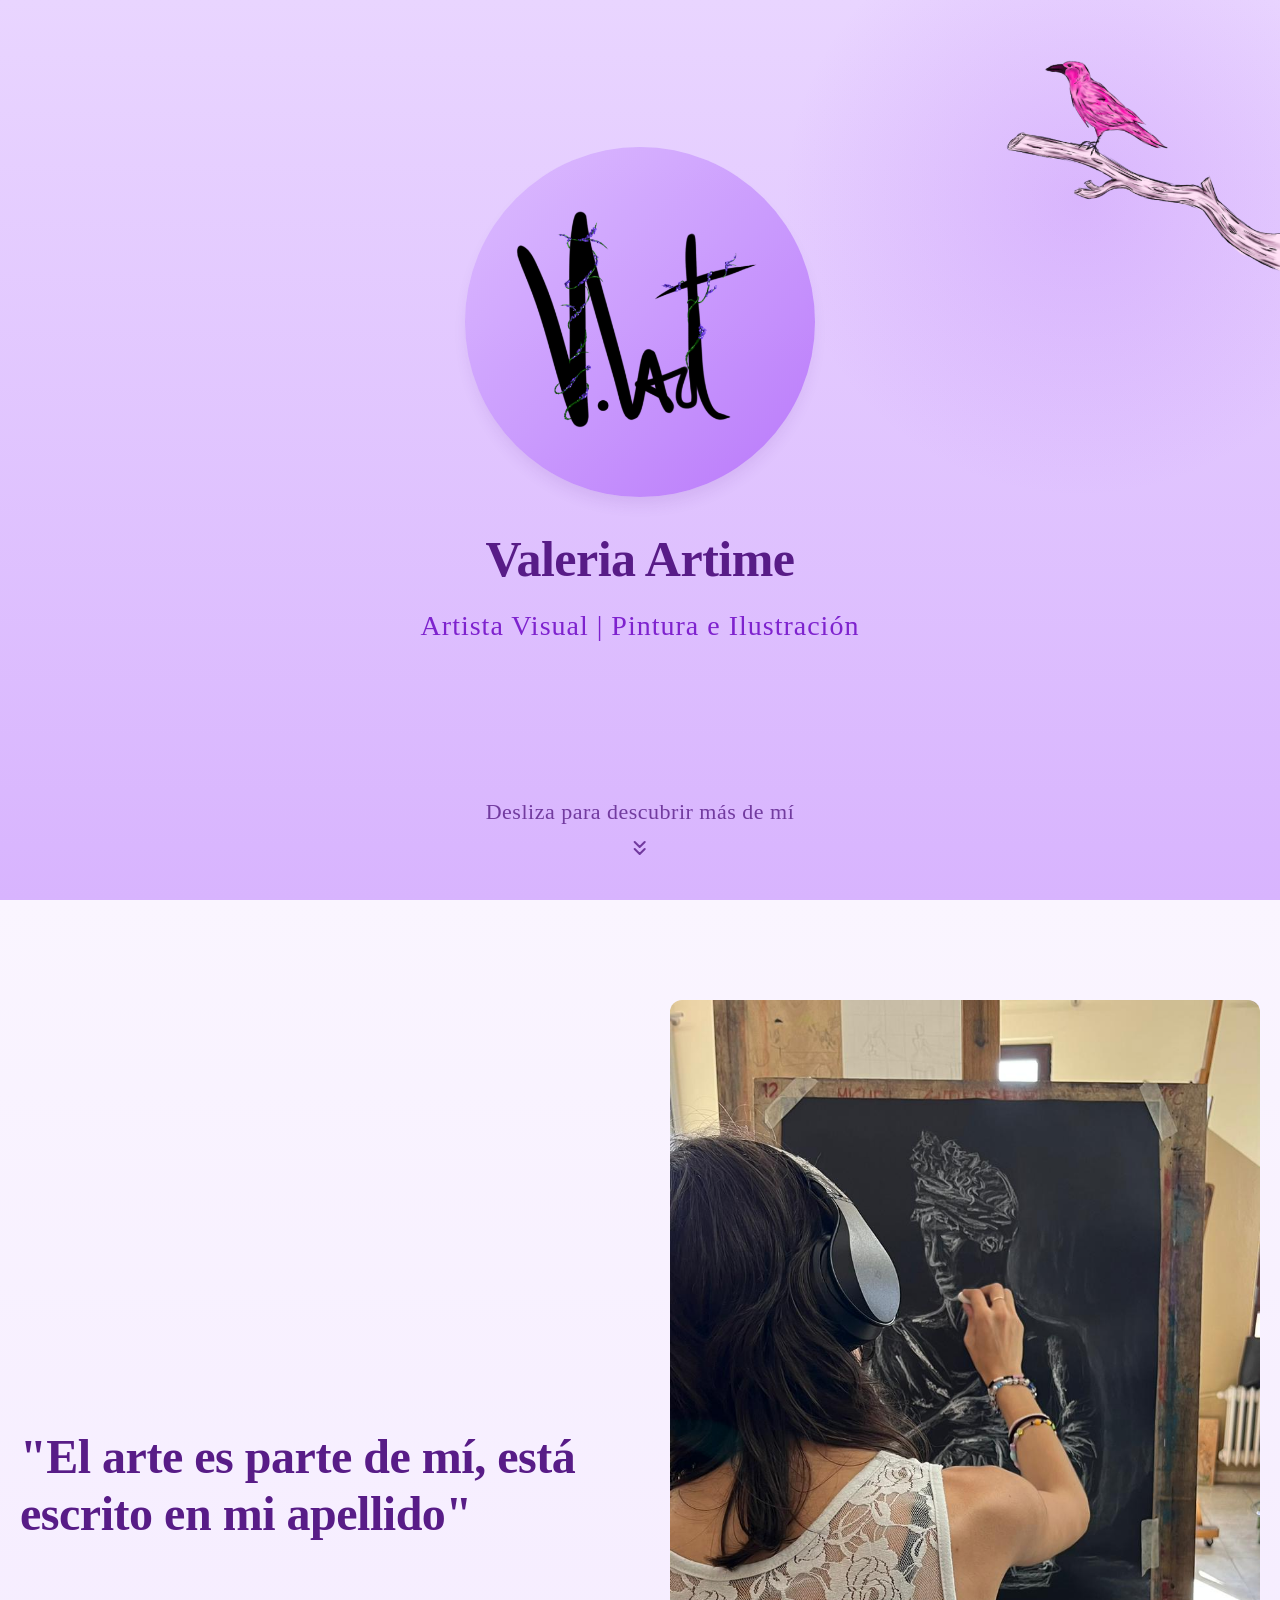
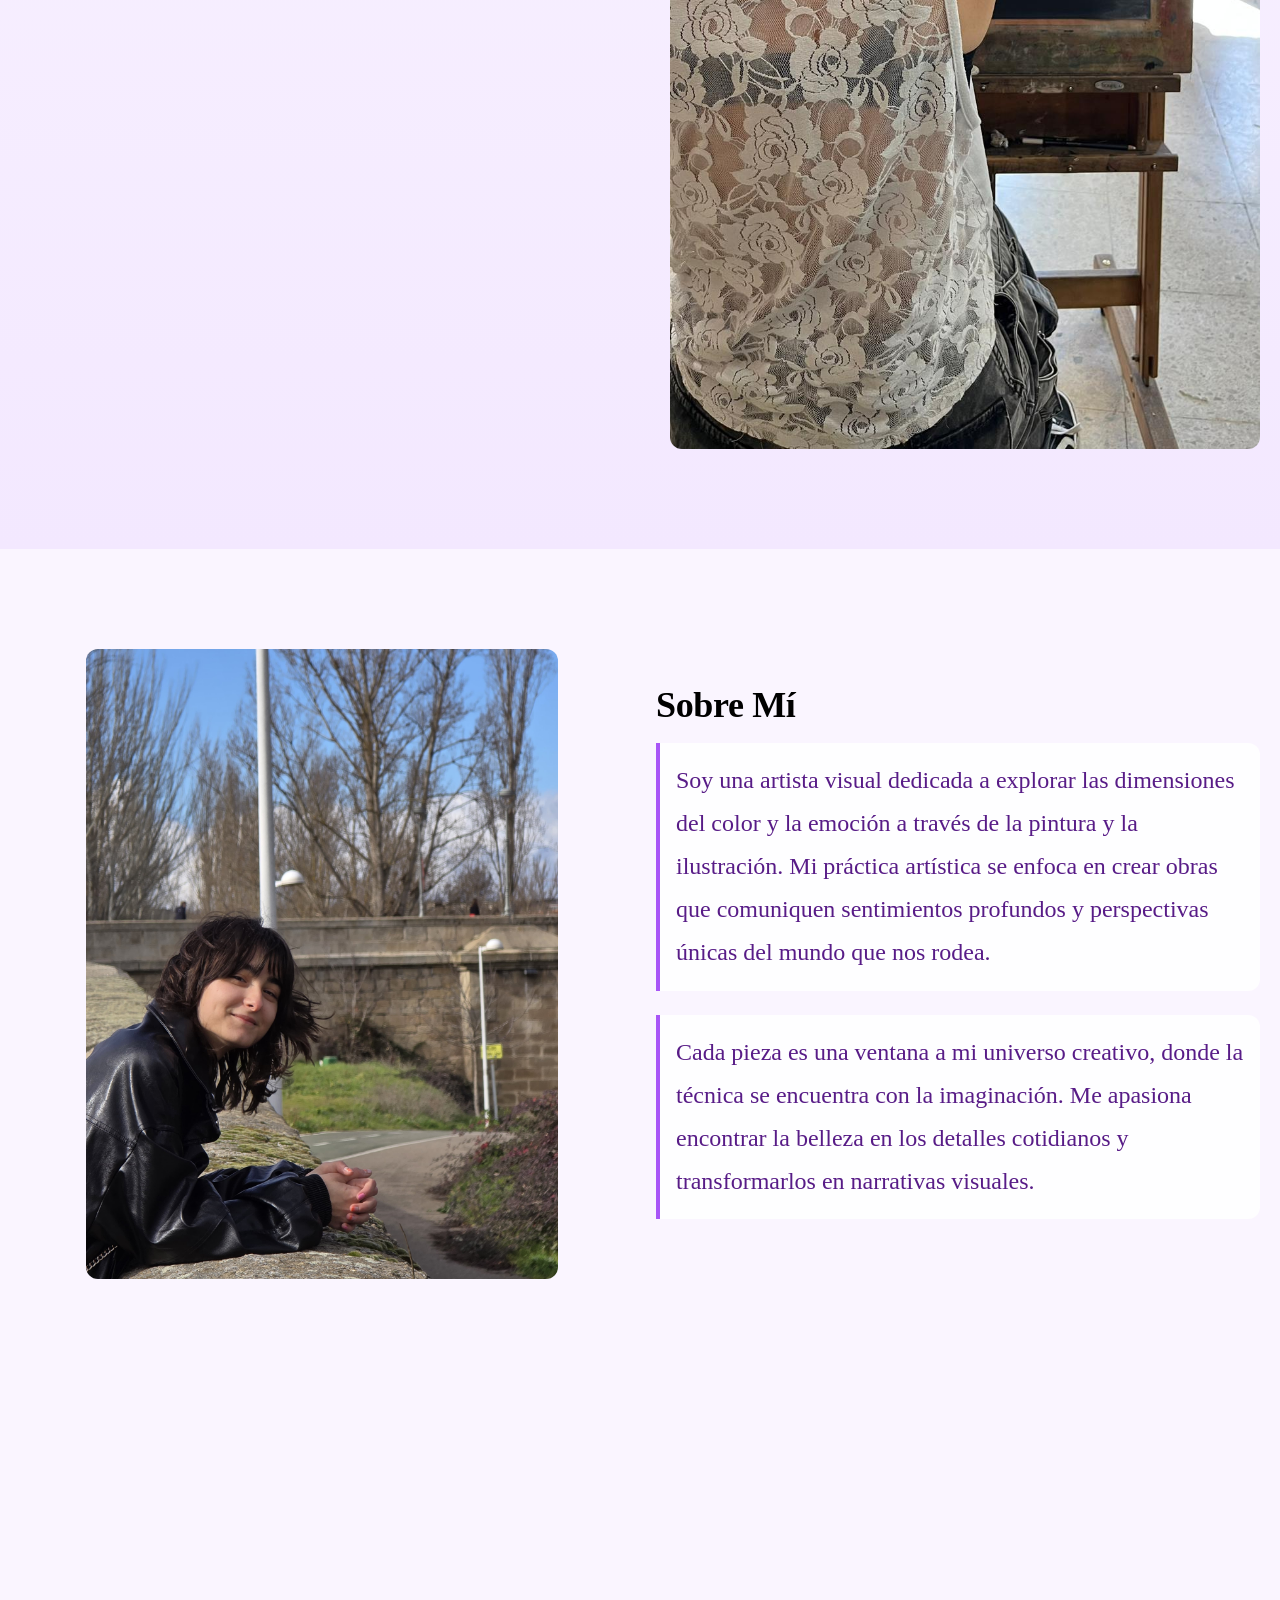
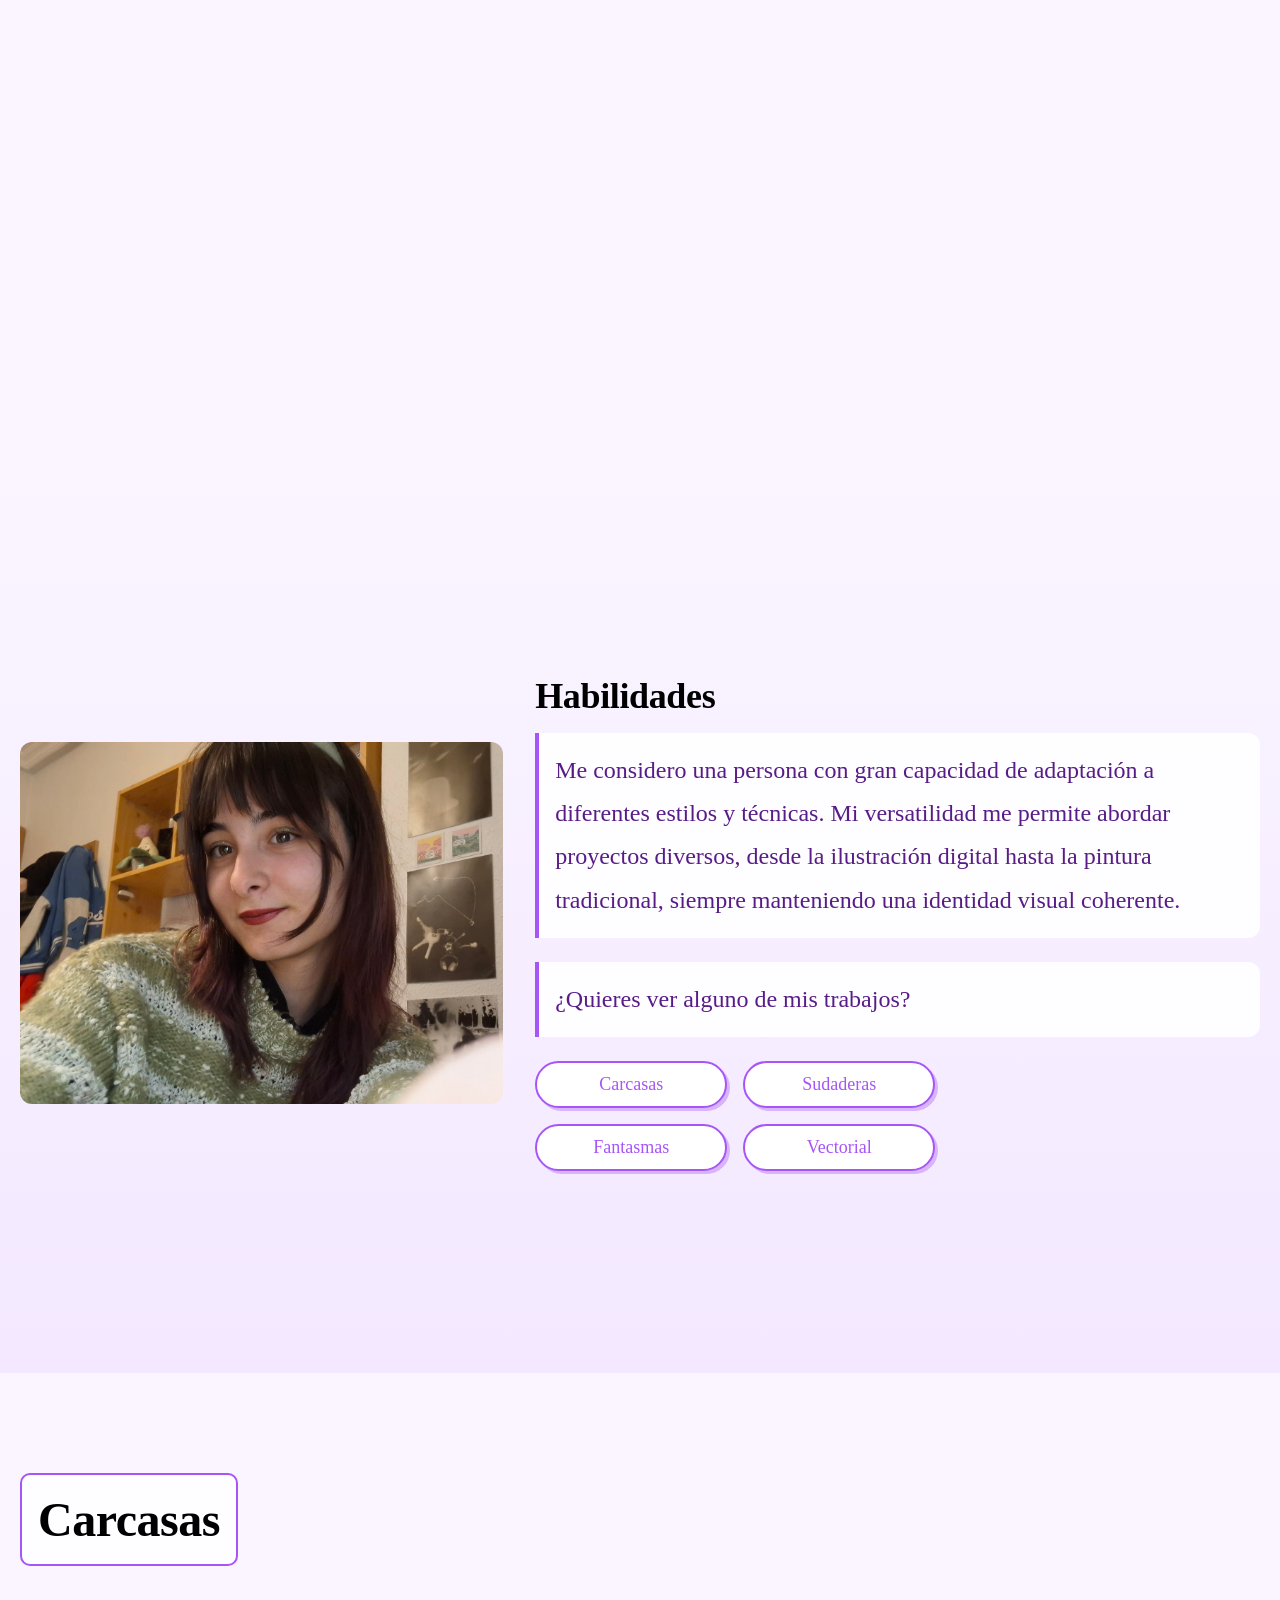
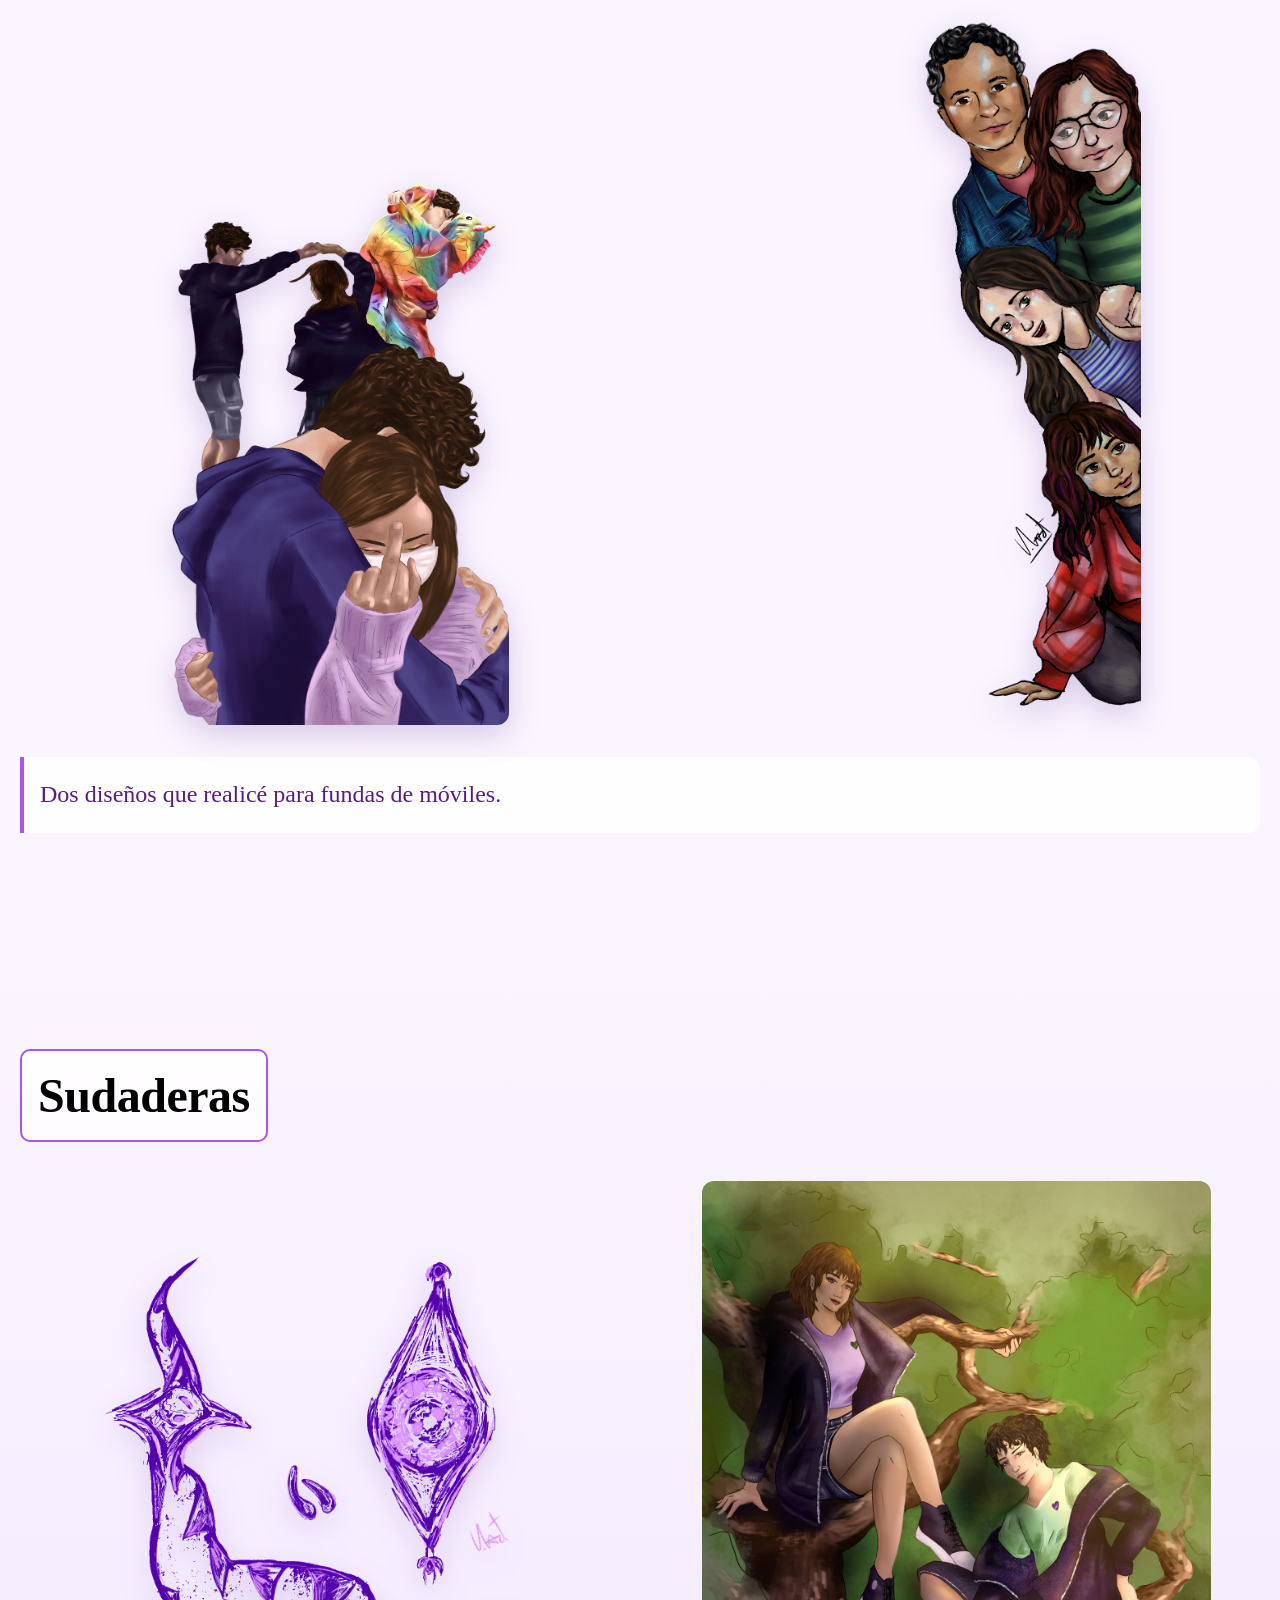
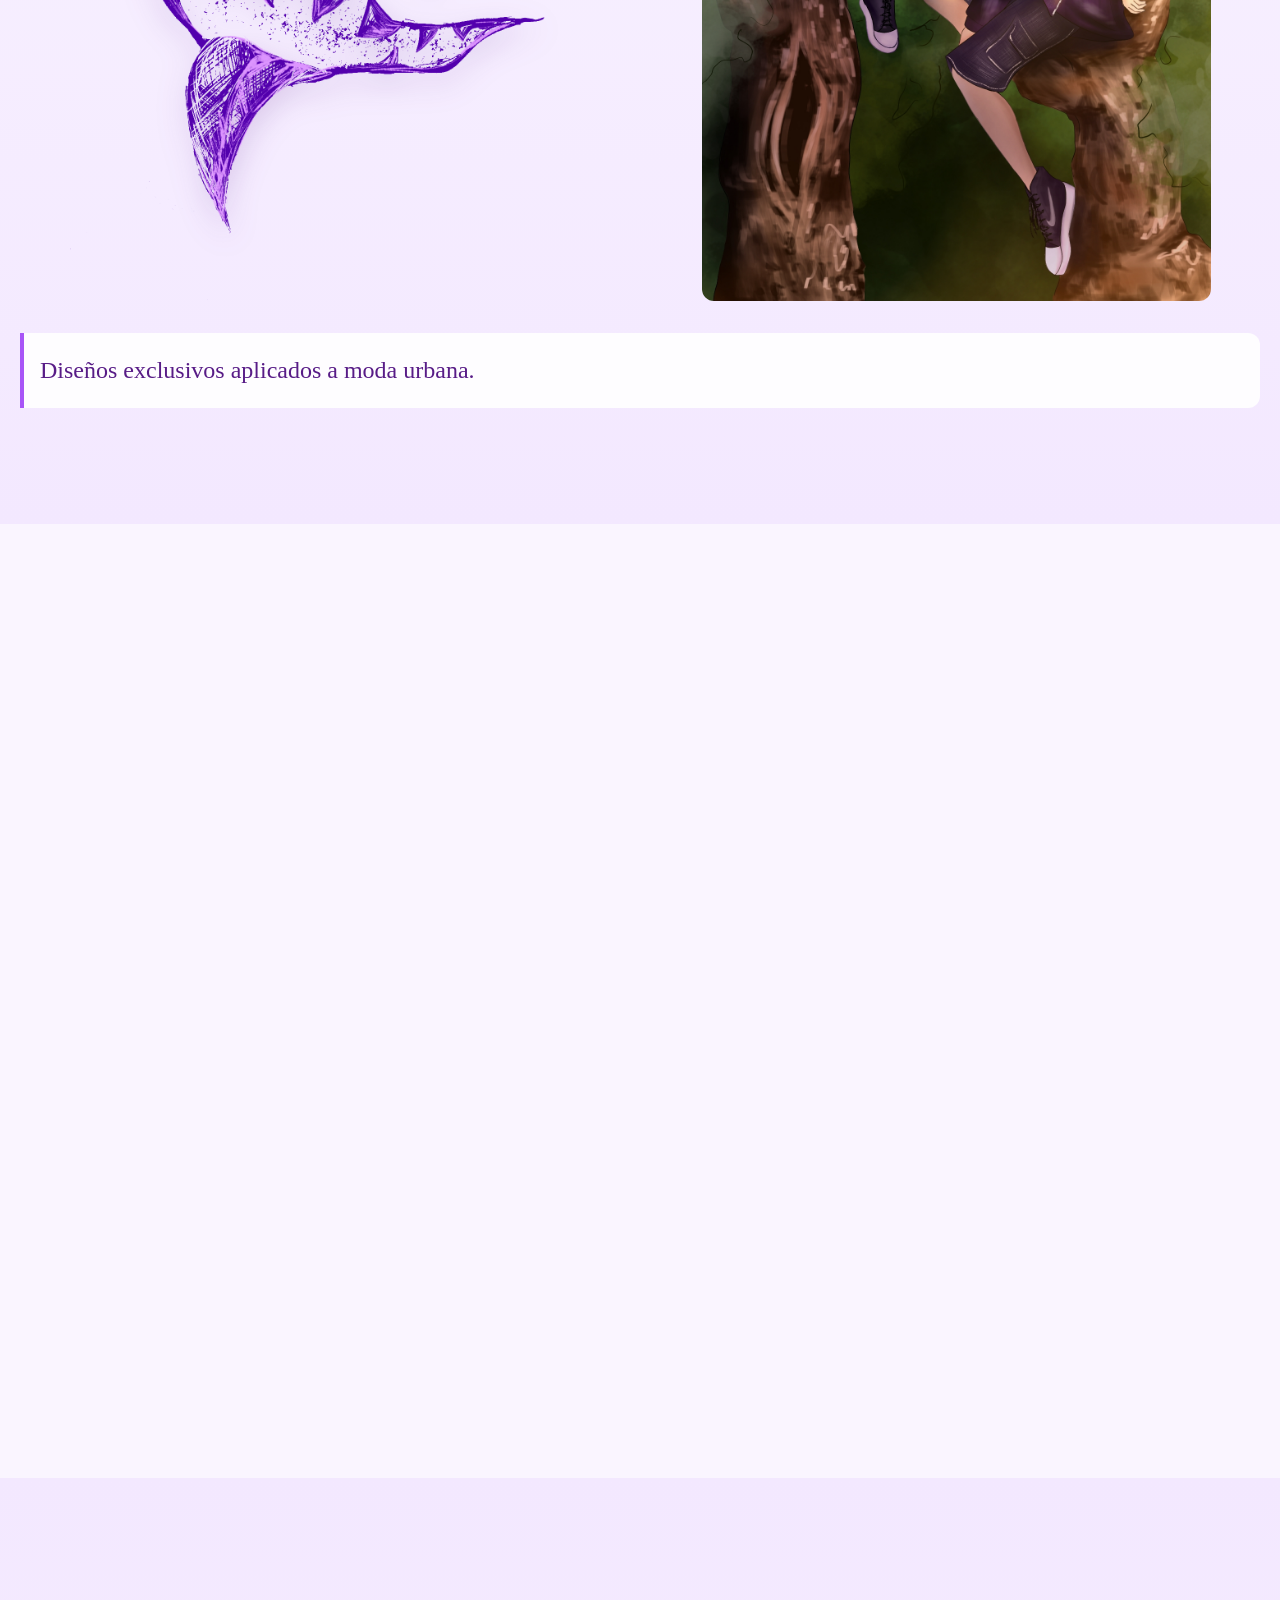
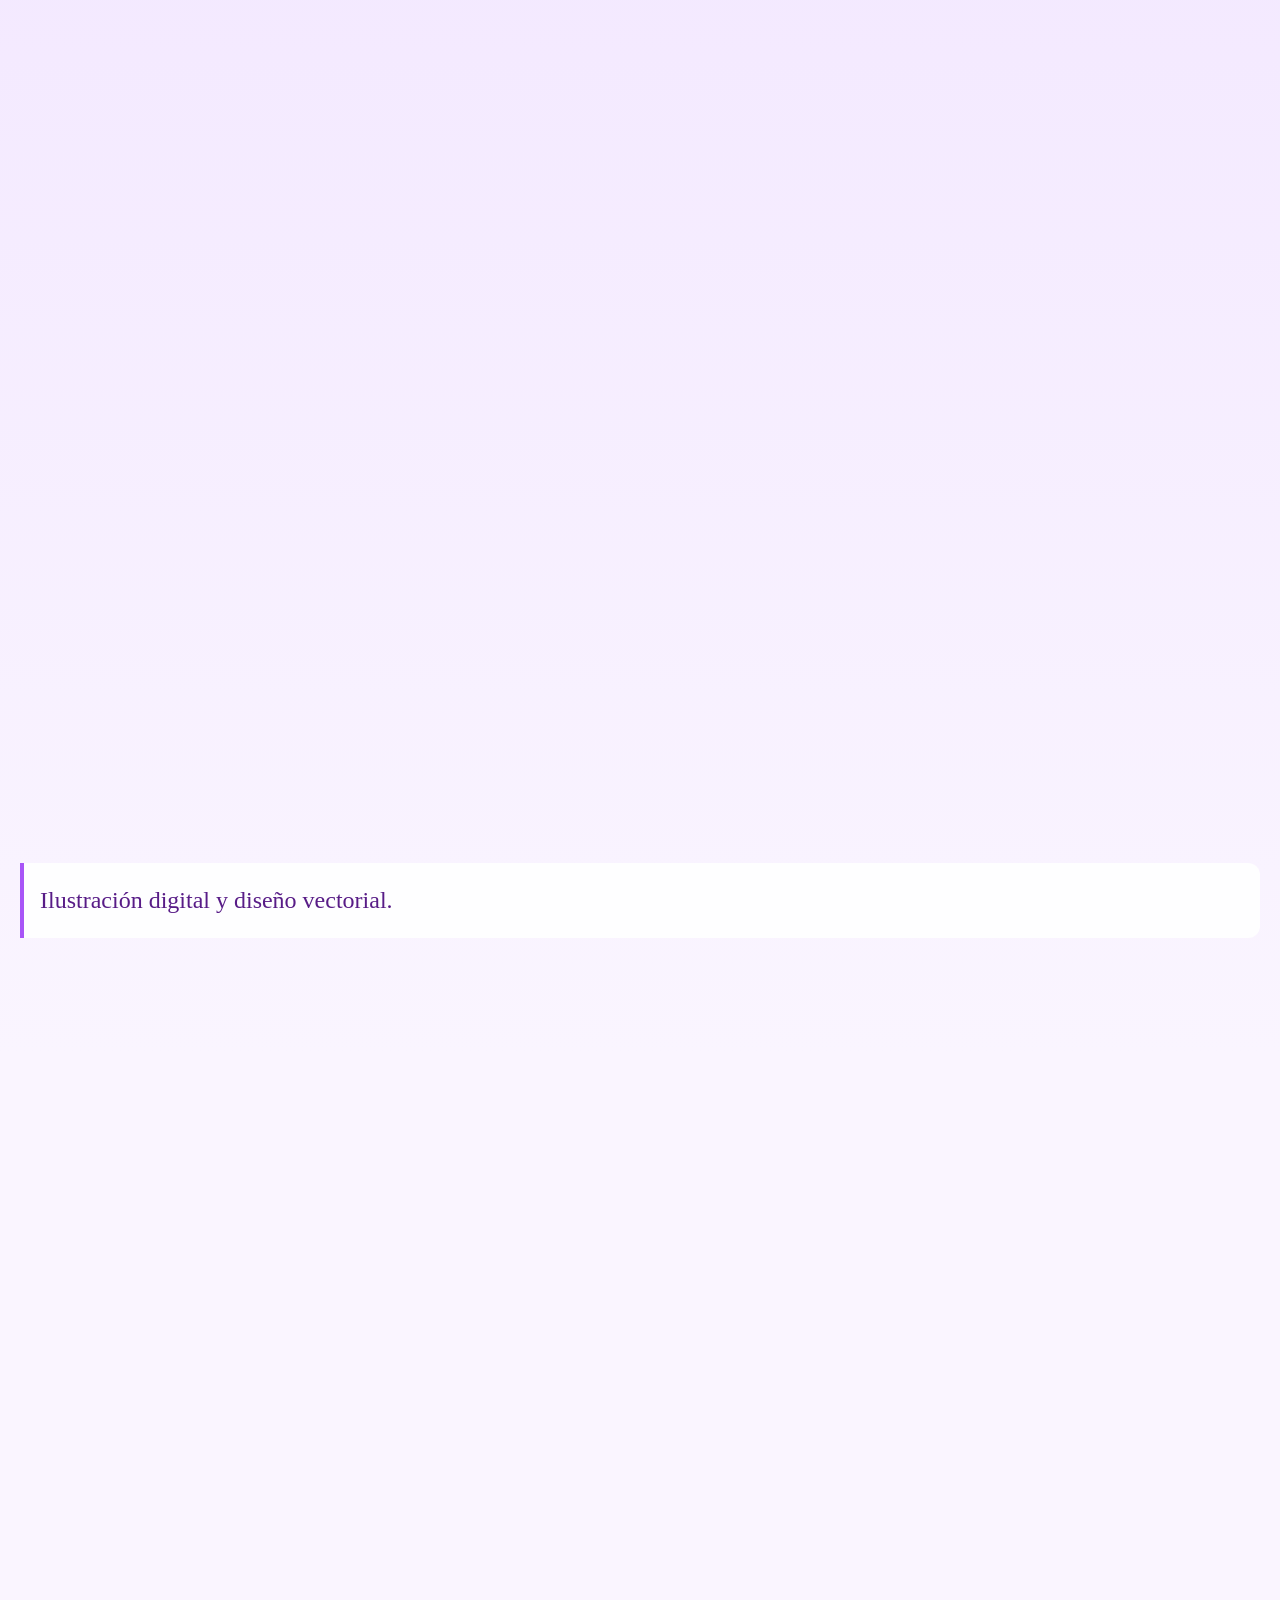
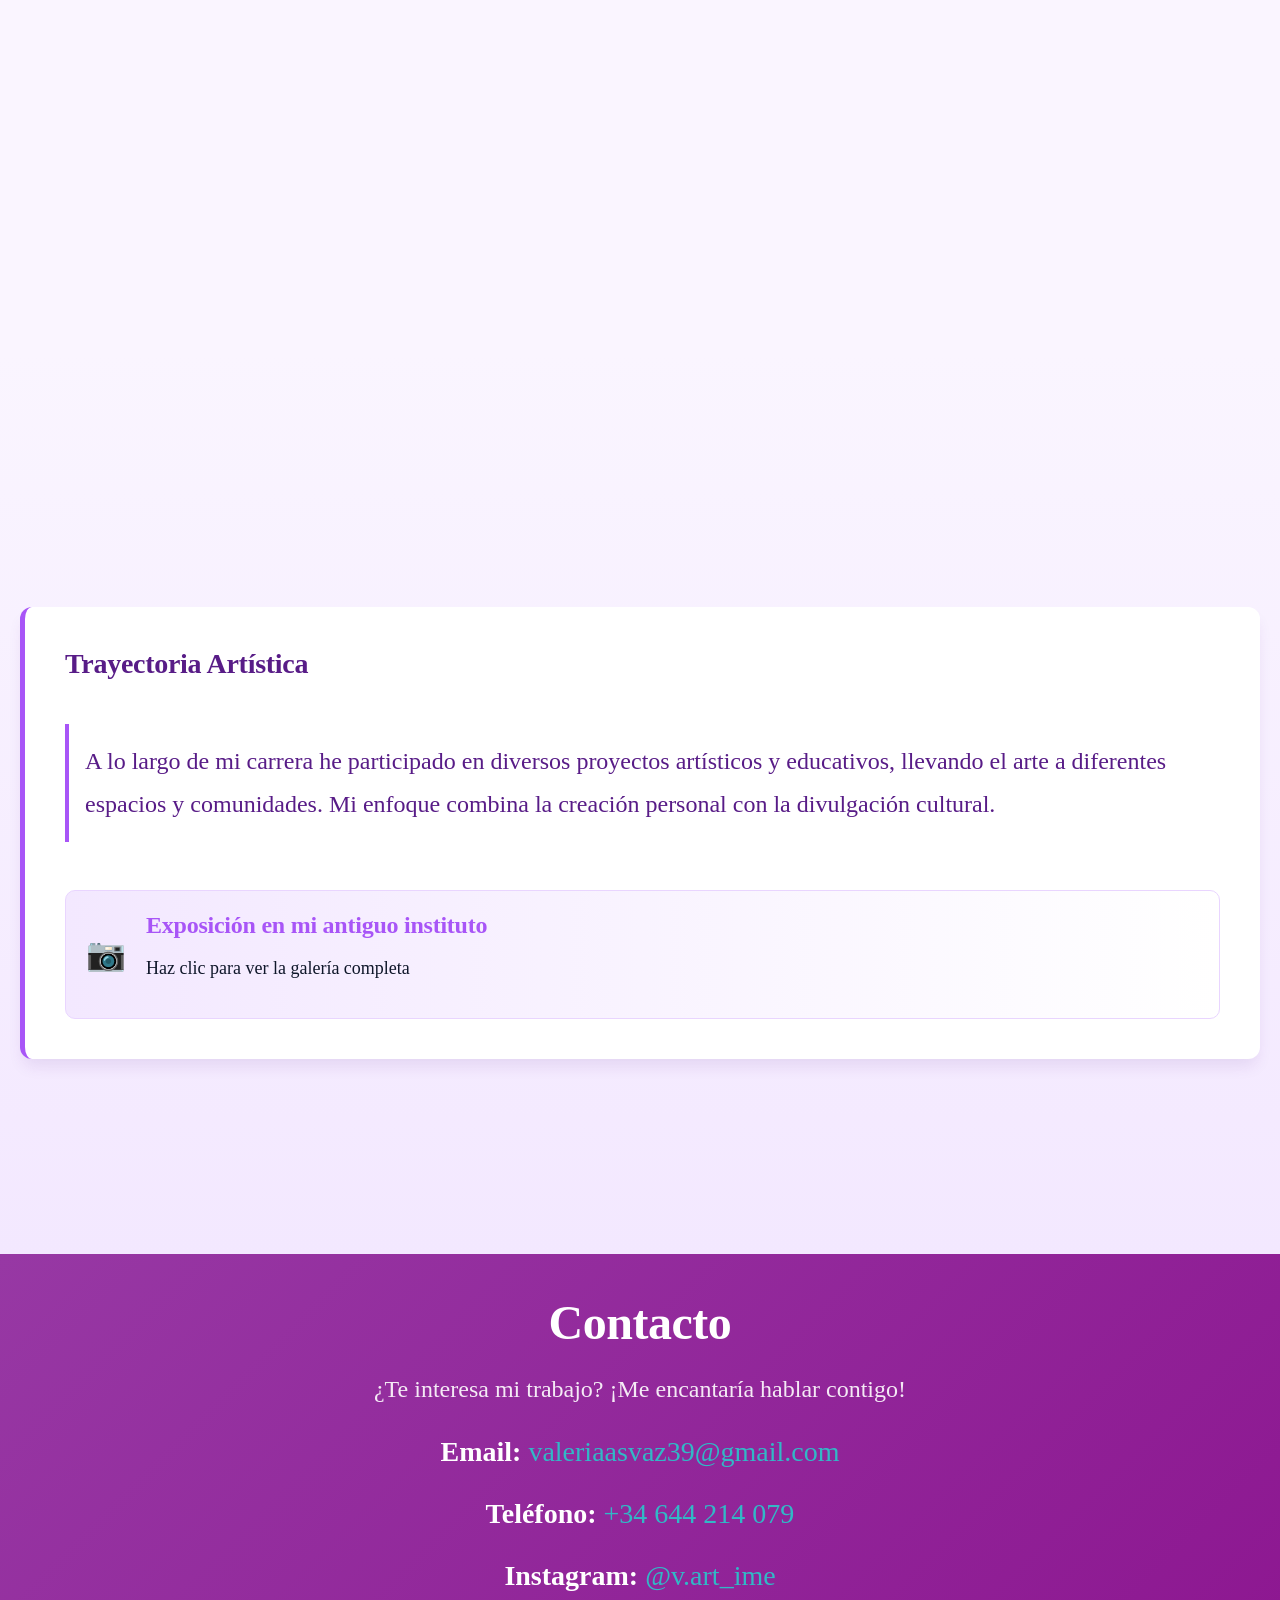
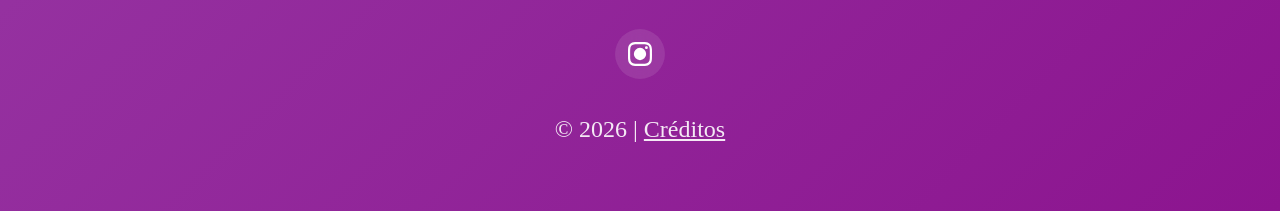
==== index.html @ 29a15077 "code" ====
<!DOCTYPE html>
<html lang="es">

<head>
    <meta charset="UTF-8">
    <meta name="viewport" content="width=device-width, initial-scale=1.0">
    <title>Valeria Artime - Portfolio Artístico</title>
    <link rel="icon" type="image/png" href="images/logo.png">

    <!-- Stylesheets -->
    <link rel="stylesheet" href="styles.css">

    <!-- AOS Library -->
    <link href="https://unpkg.com/aos@2.3.1/dist/aos.css" rel="stylesheet">

    <!-- Google Fonts - Elegante -->
    <link
        href="https://fonts.googleapis.com/css2?family=Crimson+Text:ital@0;1&family=Poppins:wght@300;400;500;600&display=swap"
        rel="stylesheet">
</head>

<body>
    <!-- HEADER CON LOGO -->
    <header class="header">
        <div id="particles-container"></div>
        <img src="./images/decoraciones/decoracion-1.png" class="decoration decoration-1" alt="" aria-hidden="true" data-aos="fade-down-left" data-aos-duration="1500">
        <div class="logo-container">
            <div class="logo-circle">
                <img src="./images/logo.png" alt="Logo">
            </div>
        </div>
        <h1 class="artist-name">Valeria Artime</h1>
        <p class="subtitle">Artista Visual | Pintura e Ilustración</p>
        
        <div class="scroll-indicator">
            <p>Desliza para descubrir más de mí</p>
            <div class="arrow-down">
                <svg width="24" height="24" viewBox="0 0 24 24" fill="none" stroke="currentColor" stroke-width="2" stroke-linecap="round" stroke-linejoin="round">
                    <path d="M7 13l5 5 5-5M7 6l5 5 5-5"/>
                </svg>
            </div>
        </div>
    </header>

    <!-- SECCIÓN 1: HERO CON FOTO Y BLOCKQUOTE -->
    <section class="section section-1">
        <div class="section-content hero-content">
            <div class="hero-text" data-aos="fade-right" data-aos-duration="1000">
                <h2>"El arte es parte de mí, está escrito en mi apellido"</h2>
                <p>—Valeria Artime</p>
            </div>
            <div class="hero-image" data-aos="fade-left" data-aos-duration="1000">
                <img src="./images/hero-portrait.jpg" alt="Retrato de la artista">
            </div>
        </div>
    </section>

    <!-- SECCIÓN 2: SOBRE MÍ -->
    <section class="section section-2">
        <div class="section-content">
            <div class="about-split" data-aos="fade-up" data-aos-duration="1000">
                <div class="about-image">
                    <img src="./images/sobre-mi.jpg" alt="Sobre Mí">
                </div>
                <div class="about-text">
                    <h2>Sobre Mí</h2>
                    <p>
                        Soy una artista visual dedicada a explorar las dimensiones del color y la emoción a través de la
                        pintura y la ilustración. Mi práctica artística se enfoca en crear obras que comuniquen sentimientos
                        profundos y perspectivas únicas del mundo que nos rodea.
                    </p>
                    <p>
                        Cada pieza es una ventana a mi universo creativo, donde la técnica se encuentra con la imaginación.
                        Me apasiona encontrar la belleza en los detalles cotidianos y transformarlos en narrativas visuales.
                    </p>
                </div>
            </div>

            <div class="studies-split mt-8" data-aos="fade-up" data-aos-duration="1000">
                <div class="studies-text">
                    <h2>Mis Estudios</h2>
                    <p>
                        <b>Titulada con matrícula de honor en Bachillerato Artístico.</b>
                        Actualmente cursando Bellas Artes en la Universidad de Salamanca,
                        donde he adquirido conocimientos de Photoshop, Illustrator e InDesign.
                        
                    </p>
                </div>
                <div class="studies-image">
                    <img src="./images/estudios.jpg" alt="Mis Estudios">
                </div>
            </div>
        </div>
    </section>

    <!-- SECCIÓN 3: HABILIDADES -->
    <section class="section section-skills">
        <img src="./images/decoraciones/decoracion-2.png" class="decoration decoration-2" alt="" aria-hidden="true" data-aos="fade-right" data-aos-duration="1200">
        <img src="./images/decoraciones/decoracion-3.png" class="decoration decoration-3" alt="" aria-hidden="true" data-aos="fade-left" data-aos-duration="1200" data-aos-offset="50">
        <div class="section-content skills-container">
            <div class="skills-image" data-aos="fade-right">
                <img width="300" src="./images/habilidades/skills-image.jpg" alt="Habilidades">
            </div>
            <div class="skills-text" data-aos="fade-left">
                <h2>Habilidades</h2>
                <p>
                    Me considero una persona con gran capacidad de adaptación a diferentes estilos y técnicas. 
                    Mi versatilidad me permite abordar proyectos diversos, desde la ilustración digital hasta 
                    la pintura tradicional, siempre manteniendo una identidad visual coherente.
                </p>
                <p class="skills-question">¿Quieres ver alguno de mis trabajos?</p>
                <nav class="skills-nav">
                    <a href="#carcasas" class="smooth-scroll btn-skill">Carcasas</a>
                    <a href="#sudaderas" class="smooth-scroll btn-skill">Sudaderas</a>
                    <a href="#fantasmas" class="smooth-scroll btn-skill">Fantasmas</a>
                    <a href="#vectorial" class="smooth-scroll btn-skill">Vectorial</a>
                </nav>
            </div>
        </div>
    </section>

    <!-- SECCIÓN 4: CARCASAS -->
    <section id="carcasas" class="section section-portfolio">
        <div class="section-content">
            <h2>Carcasas</h2>
            <div class="portfolio-grid grid-2" data-aos="fade-up">
                <div class="grid-item"><img src="./images/carcasas/carcasa-1.png" alt="Diseño Carcasa 1"></div>
                <div class="grid-item"><img src="./images/carcasas/carcasa-2.png" alt="Diseño Carcasa 2"></div>
            </div>
            <p>Dos diseños que realicé para fundas de móviles.</p>
        </div>
    </section>

    <!-- SECCIÓN 5: SUDADERAS -->
    <section id="sudaderas" class="section section-portfolio section-alt-bg">
        <div class="section-content">
            <h2 data-aos="fade-right">Sudaderas</h2>
            <div class="portfolio-grid grid-2" data-aos="fade-left" data-aos-delay="200">
                <div class="grid-item"><img src="./images/sudaderas/sudadera-1.png" alt="Diseño Sudadera 1"></div>
                <div class="grid-item"><img src="./images/sudaderas/sudadera-2.jpg" alt="Diseño Sudadera 2"></div>
            </div>
            <p>Diseños exclusivos aplicados a moda urbana.</p>
        </div>
    </section>

    <!-- SECCIÓN 6: FANTASMAS -->
    <section id="fantasmas" class="section section-portfolio">
        <div class="section-content">
            <h2 data-aos="zoom-in">Fantasmas</h2>
            <div class="portfolio-grid grid-3">
                <div class="grid-item" data-aos="zoom-in-right" data-aos-delay="200"><img src="./images/fantasmas/fantasma-1.png" alt="Fantasma 1"></div>
                <div class="grid-item" data-aos="zoom-in-up" data-aos-delay="300"><img src="./images/fantasmas/fantasma-2.png" alt="Fantasma 2"></div>
                <div class="grid-item" data-aos="zoom-in-left" data-aos-delay="400"><img src="./images/fantasmas/fantasma-3.png" alt="Fantasma 3"></div>
            </div>
            <p data-aos="zoom-in" data-aos-delay="100">Serie de ilustraciones temáticas.</p>
        </div>
    </section>

    <!-- SECCIÓN 7: VECTORIAL -->
    <section id="vectorial" class="section section-portfolio section-alt-bg">
        <div class="section-content">
            <h2 data-aos="flip-up">Vectorial</h2>
            <div class="portfolio-grid grid-2" data-aos="flip-up" data-aos-delay="200">
                <div class="grid-item"><img src="./images/vectorial/vectorial-1.jpg" alt="Vectorial 1"></div>
                <div class="grid-item"><img src="./images/vectorial/vectorial-2.jpg" alt="Vectorial 2"></div>
            </div>
            <p>Ilustración digital y diseño vectorial.</p>
        </div>
    </section>

    <!-- SECCIÓN 8: PINTURAS AL ÓLEO -->
    <section id="oleo" class="section section-oleo">
        <img src="./images/decoraciones/decoracion-4.png" class="decoration decoration-4" alt="" aria-hidden="true" data-aos="fade-right" data-aos-duration="1200">
        <div class="section-content">
            <div class="gallery-text" data-aos="fade-down">
                <h2>¿Te imaginas un libro ilustrado al óleo?</h2>
            </div>
            <div class="inline-gallery">
                <div class="inline-gallery-item" data-aos="fade-right" data-aos-delay="200">
                    <img src="./images/oleo/oleo-1.jpg" alt="Óleo 1">
                    <div class="oleo-caption">
                        <h3>Cuadro al óleo</h3>
                    </div>
                </div>
                <div class="inline-gallery-item" data-aos="fade-up" data-aos-delay="300">
                    <img src="./images/oleo/oleo-2.jpg" alt="Óleo 2">
                    <div class="oleo-caption">
                        <h3>Detalle arquitectónico</h3>
                    </div>
                </div>
                <div class="inline-gallery-item" data-aos="fade-left" data-aos-delay="400">
                    <img src="./images/oleo/oleo-3.jpg" alt="Óleo 3">
                    <div class="oleo-caption">
                        <h3>Retrato</h3>
                    </div>
                </div>
            </div>
        </div>
    </section>

    <!-- SECCIÓN 9: EXPERIENCIA LABORAL -->
    <section id="experiencia" class="section section-experience">
        <img src="./images/decoraciones/decoracion-5.png" class="decoration decoration-5" alt="" aria-hidden="true" data-aos="fade-left" data-aos-duration="1200">
        <div class="section-content">
            <h2 data-aos="fade-up">Experiencia Laboral</h2>
            <div class="experience-box" data-aos="fade-up" data-aos-delay="200">
                <div class="experience-content">
                    <h3>Trayectoria Artística</h3>
                    <br>
                    <p>
                        A lo largo de mi carrera he participado en diversos proyectos artísticos y educativos,
                        llevando el arte a diferentes espacios y comunidades. Mi enfoque combina la creación personal con la divulgación cultural.
                    </p>
                </div>
                <div class="exhibition-trigger" id="open-exhibition-btn">
                    <span class="trigger-icon">📷</span>
                    <div class="trigger-text">
                        <h3>Exposición en mi antiguo instituto</h3>
                        <p class="trigger-hint">Haz clic para ver la galería completa</p>
                    </div>
                </div>
            </div>
        </div>
    </section>

    <!-- MODAL EXPOSICIÓN -->
    <div id="exhibition-modal" class="modal">
        <div class="modal-content">
            <span class="close-modal">&times;</span>
            <h2>Exposición en el Instituto</h2>
            <div class="modal-grid">
                <img src="./images/exposicion/expo-1.jpg" alt="Exposición foto 1">
                <img src="./images/exposicion/expo-2.jpg" alt="Exposición foto 2">
                <img src="./images/exposicion/expo-3.jpg" alt="Exposición foto 3">
                <img src="./images/exposicion/expo-4.jpg" alt="Exposición foto 4">
                <img src="./images/exposicion/expo-5.jpg" alt="Exposición foto 5">
                <img src="./images/exposicion/expo-6.jpg" alt="Exposición foto 6">
                <img src="./images/exposicion/expo-7.jpg" alt="Exposición foto 7">
                <img src="./images/exposicion/expo-8.jpg" alt="Exposición foto 8">
            </div>
        </div>
    </div>

    <!-- FOOTER CONTACTO -->
    <footer class="footer" data-aos="fade-up" data-aos-duration="1000">
        <img src="./images/decoraciones/decoracion-6.png" class="decoration decoration-6" alt="" aria-hidden="true" data-aos="fade-left" data-aos-duration="1200" data-aos-offset="50">
        <div class="footer-content">
            <h2 style="color: var(--surface-color);" data-aos="fade-up" data-aos-delay="100">Contacto</h2>
            <p>¿Te interesa mi trabajo? ¡Me encantaría hablar contigo!</p>

            <div class="contact-info">
                <div class="contact-item">
                    <strong>Email:</strong>
                    <a href="mailto:valeriaasvaz39@gmail.com">valeriaasvaz39@gmail.com</a>
                </div>
                <div class="contact-item">
                    <strong>Teléfono:</strong>
                    <a href="tel:+34644214079">+34 644 214 079</a>
                </div>
                <div class="contact-item">
                    <strong>Instagram:</strong>
                    <a href="https://instagram.com/v.art_ime" target="_blank">@v.art_ime</a>
                </div>
            </div>

            <div class="social-links">
                <a href="https://instagram.com/v.art_ime" target="_blank" aria-label="Instagram" class="social-link">
                    <svg width="24" height="24" viewBox="0 0 24 24" fill="currentColor">
                        <path
                            d="M12 2.163c3.204 0 3.584.012 4.85.07 3.252.148 4.771 1.691 4.919 4.919.058 1.265.069 1.645.069 4.849 0 3.205-.012 3.584-.069 4.849-.149 3.225-1.664 4.771-4.919 4.919-1.266.057-1.645.069-4.849.069-3.204 0-3.584-.012-4.849-.069-3.259-.149-4.771-1.699-4.919-4.92-.058-1.265-.07-1.644-.07-4.849 0-3.204.013-3.583.07-4.849.149-3.227 1.664-4.771 4.919-4.919 1.266-.057 1.645-.069 4.849-.069zm0-2.163c-3.259 0-3.667.014-4.947.072-4.358.2-6.78 2.618-6.98 6.98-.059 1.281-.073 1.689-.073 4.948 0 3.259.014 3.668.072 4.948.2 4.358 2.618 6.78 6.98 6.98 1.281.058 1.689.072 4.948.072 3.259 0 3.668-.014 4.948-.072 4.354-.2 6.782-2.618 6.979-6.98.059-1.28.073-1.689.073-4.948 0-3.259-.014-3.667-.072-4.947-.196-4.354-2.617-6.78-6.979-6.98-1.281-.059-1.69-.073-4.949-.073zM5.838 12a6.162 6.162 0 1 1 12.324 0 6.162 6.162 0 0 1-12.324 0zM12 16a4 4 0 1 1 0-8 4 4 0 0 1 0 8zm4.965-10.322a1.44 1.44 0 1 1 2.881.001 1.44 1.44 0 0 1-2.881-.001z" />
                    </svg>
                </a>
            </div>

            <p class="footer-credit">&copy; 2026 | <span id="credits-toggle">Créditos</span></p>
            <div id="credits-info" class="credits-info">
                <p>Página creada por Adrián Cuervo</p>
                <p>Instagram: <a href="https://instagram.com/adrian_cuervo_" target="_blank">@adrian_cuervo_</a></p>
                <p>Email: <a href="mailto:adriancuervorodriguez@gmail.com">adriancuervorodriguez@gmail.com</a></p>
ç            </div>
        </div>
    </footer>

    <!-- LIGHTBOX PARA GALERÍA -->
    <div id="lightbox" class="lightbox">
        <span class="lightbox-close">&times;</span>
        <button class="lightbox-prev">&#10094;</button>
        <img class="lightbox-img" src="" alt="Imagen ampliada">
        <button class="lightbox-next">&#10095;</button>
    </div>

    <!-- GSAP y ScrollTrigger -->
    <script src="https://cdnjs.cloudflare.com/ajax/libs/gsap/3.12.2/gsap.min.js"></script>
    <script src="https://cdnjs.cloudflare.com/ajax/libs/gsap/3.12.2/ScrollTrigger.min.js"></script>

    <!-- AOS -->
    <script src="https://unpkg.com/aos@2.3.1/dist/aos.js"></script>

    <!-- Script principal -->
    <script src="script.js"></script>
</body>

</html>
---- styles.css ----
/* Main Stylesheet - Imports all modules */
@import "css/variables.css";
@import "css/global.css";
@import "css/layout.css";
@import "css/sections/hero.css";
@import "css/sections/about.css";
@import "css/sections/skills.css";
@import "css/sections/portfolio.css";
@import "css/sections/experience.css";
@import "css/decorations.css";
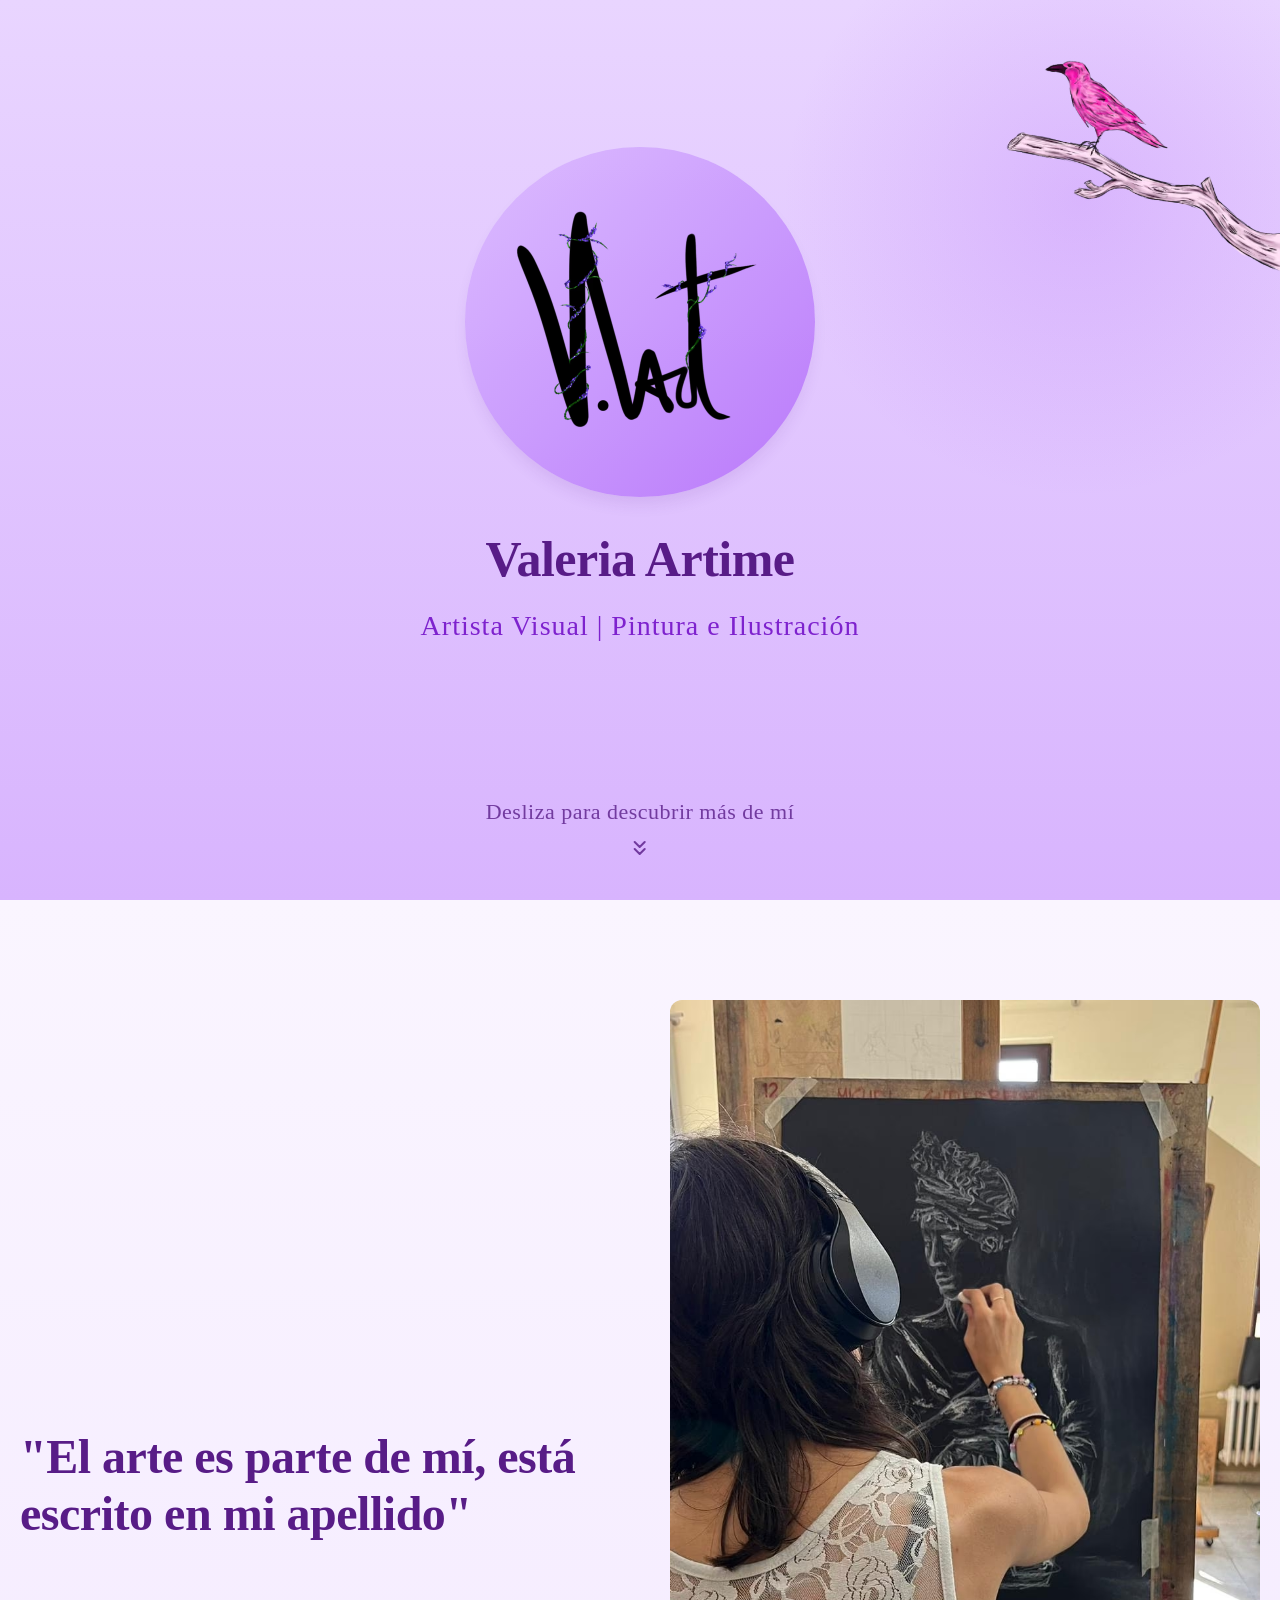
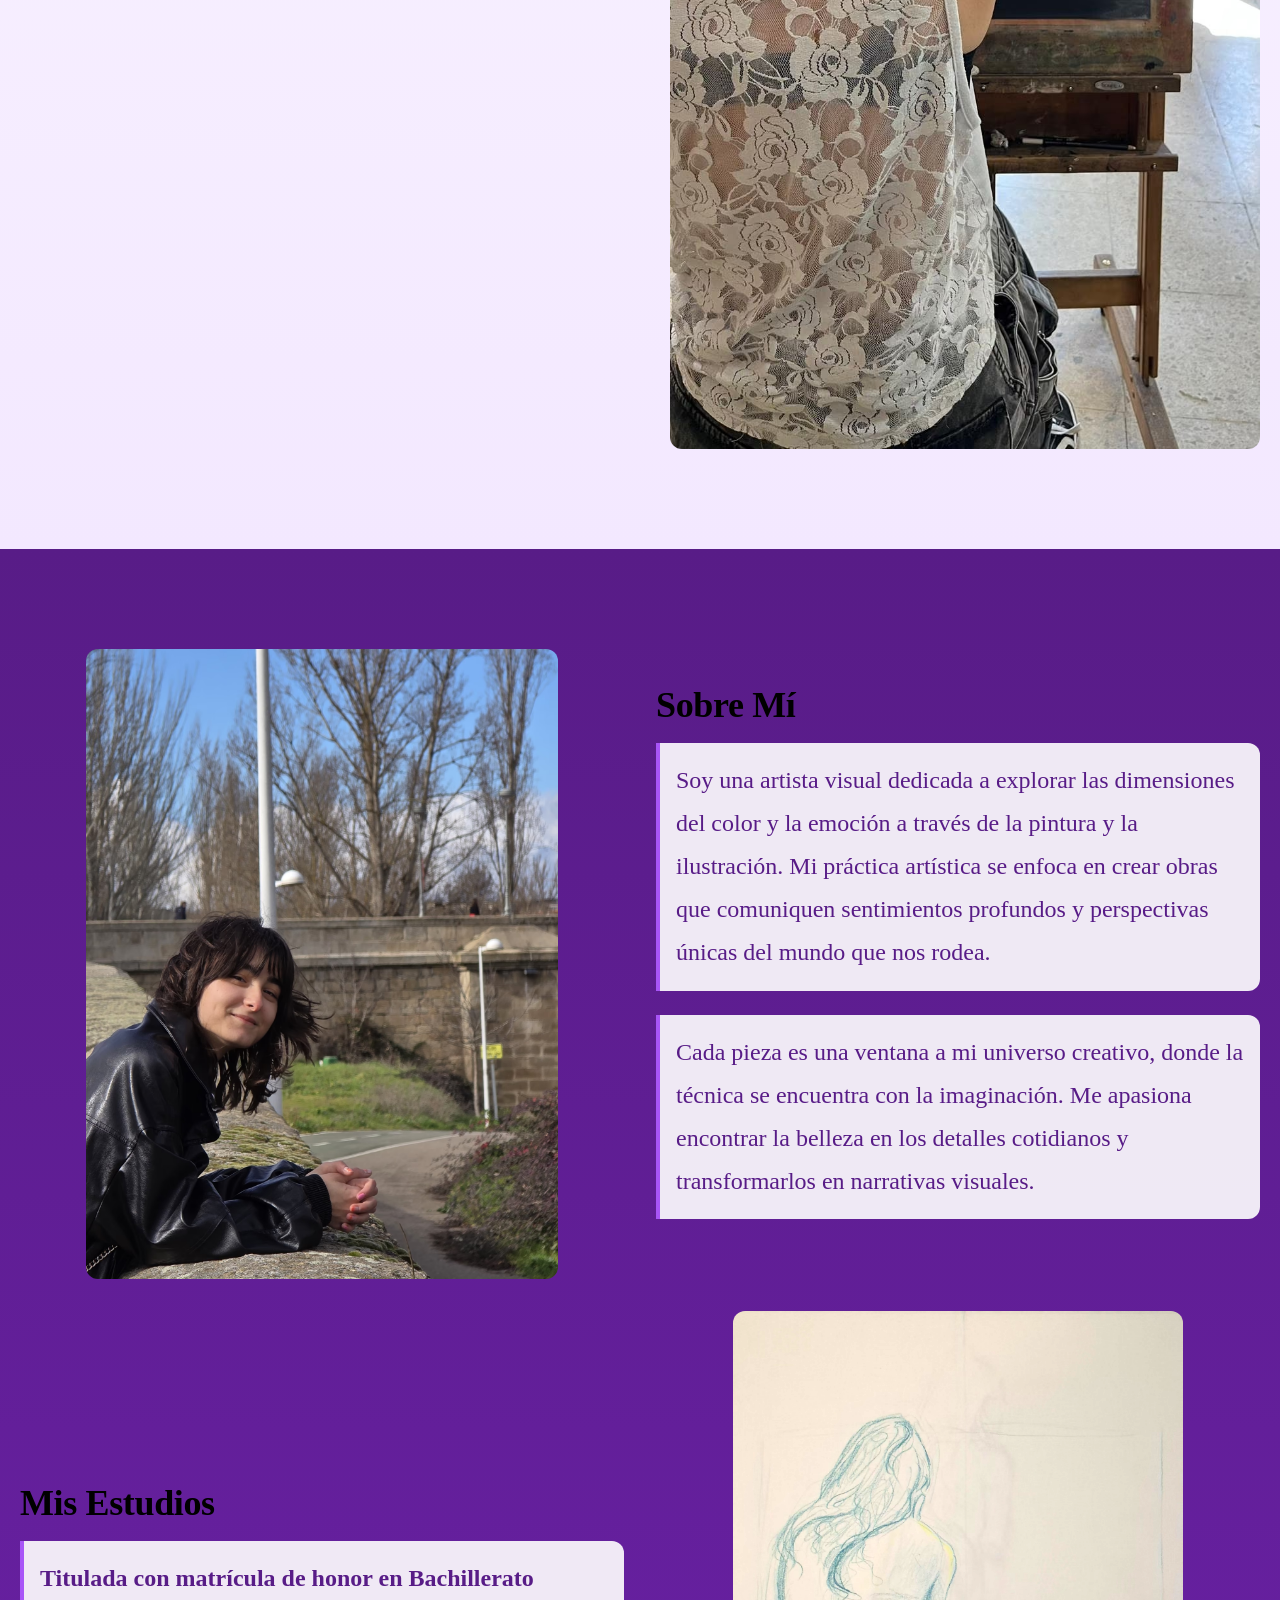
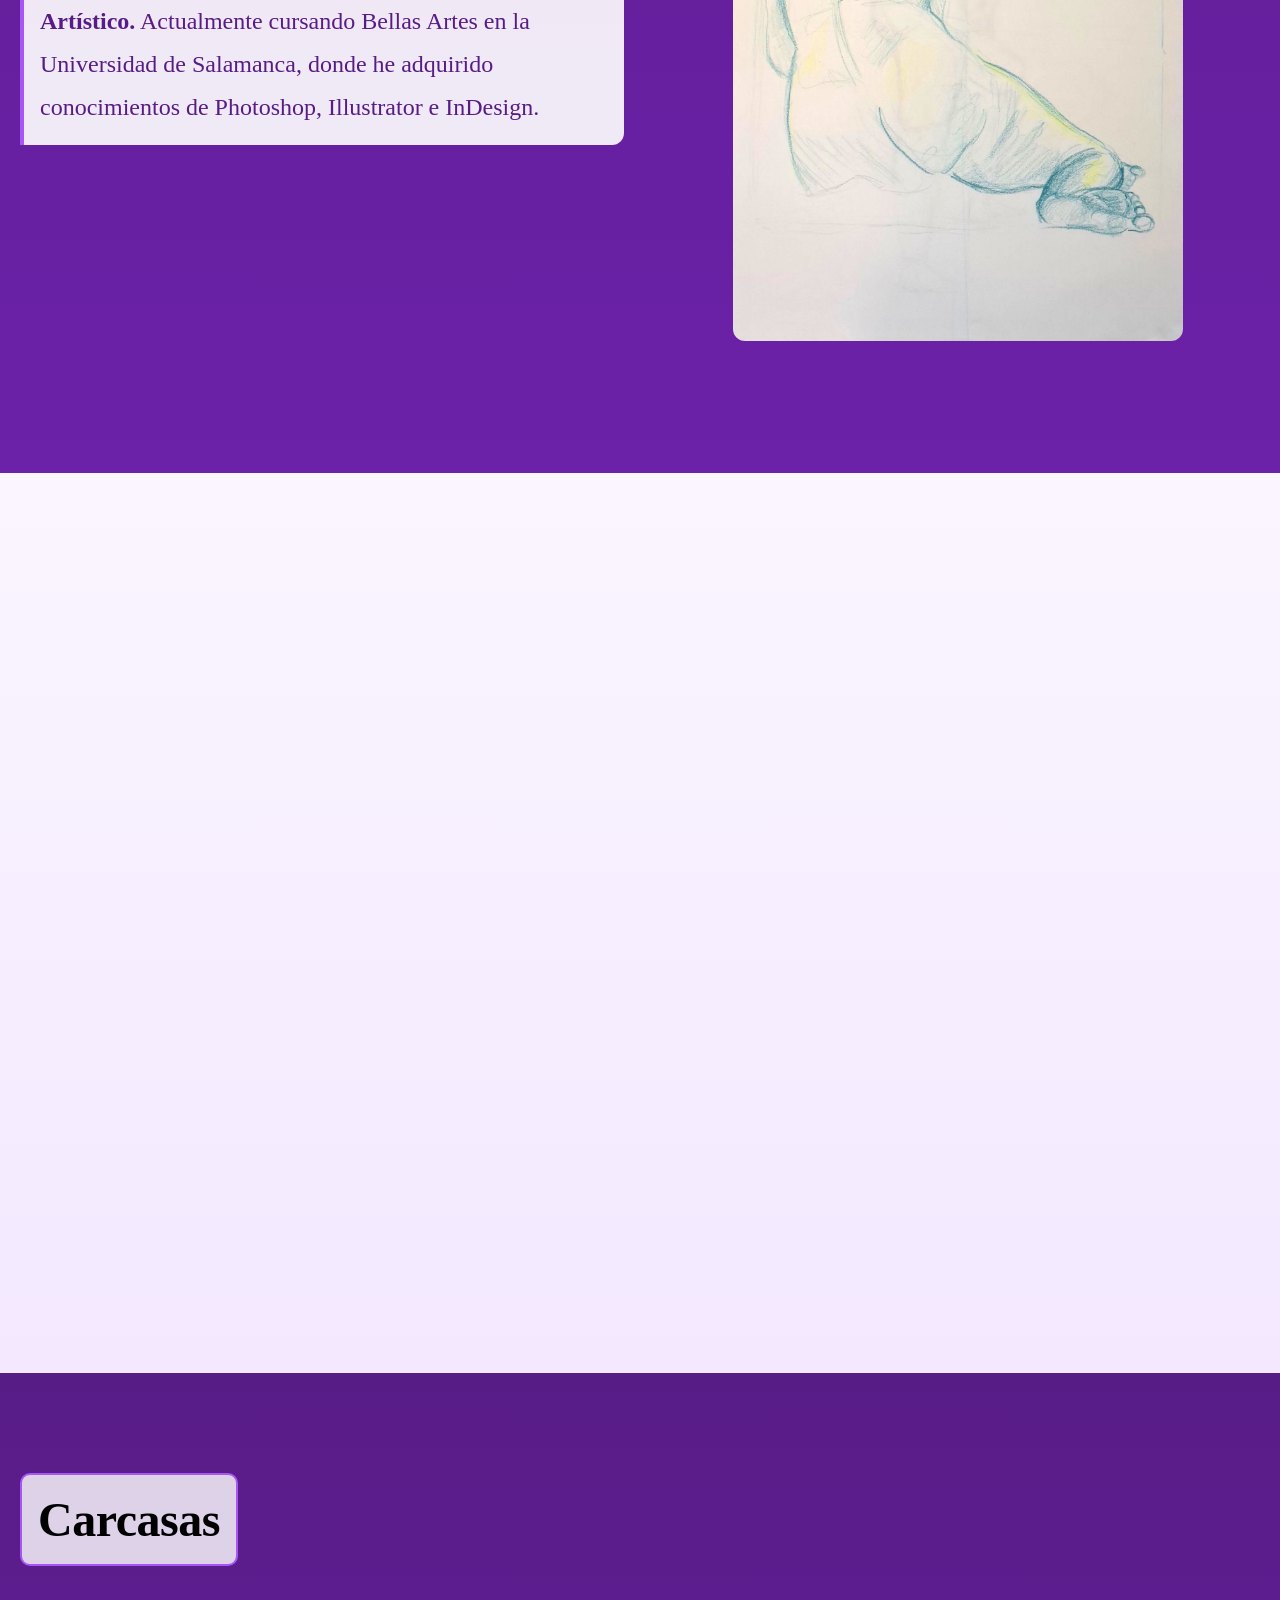
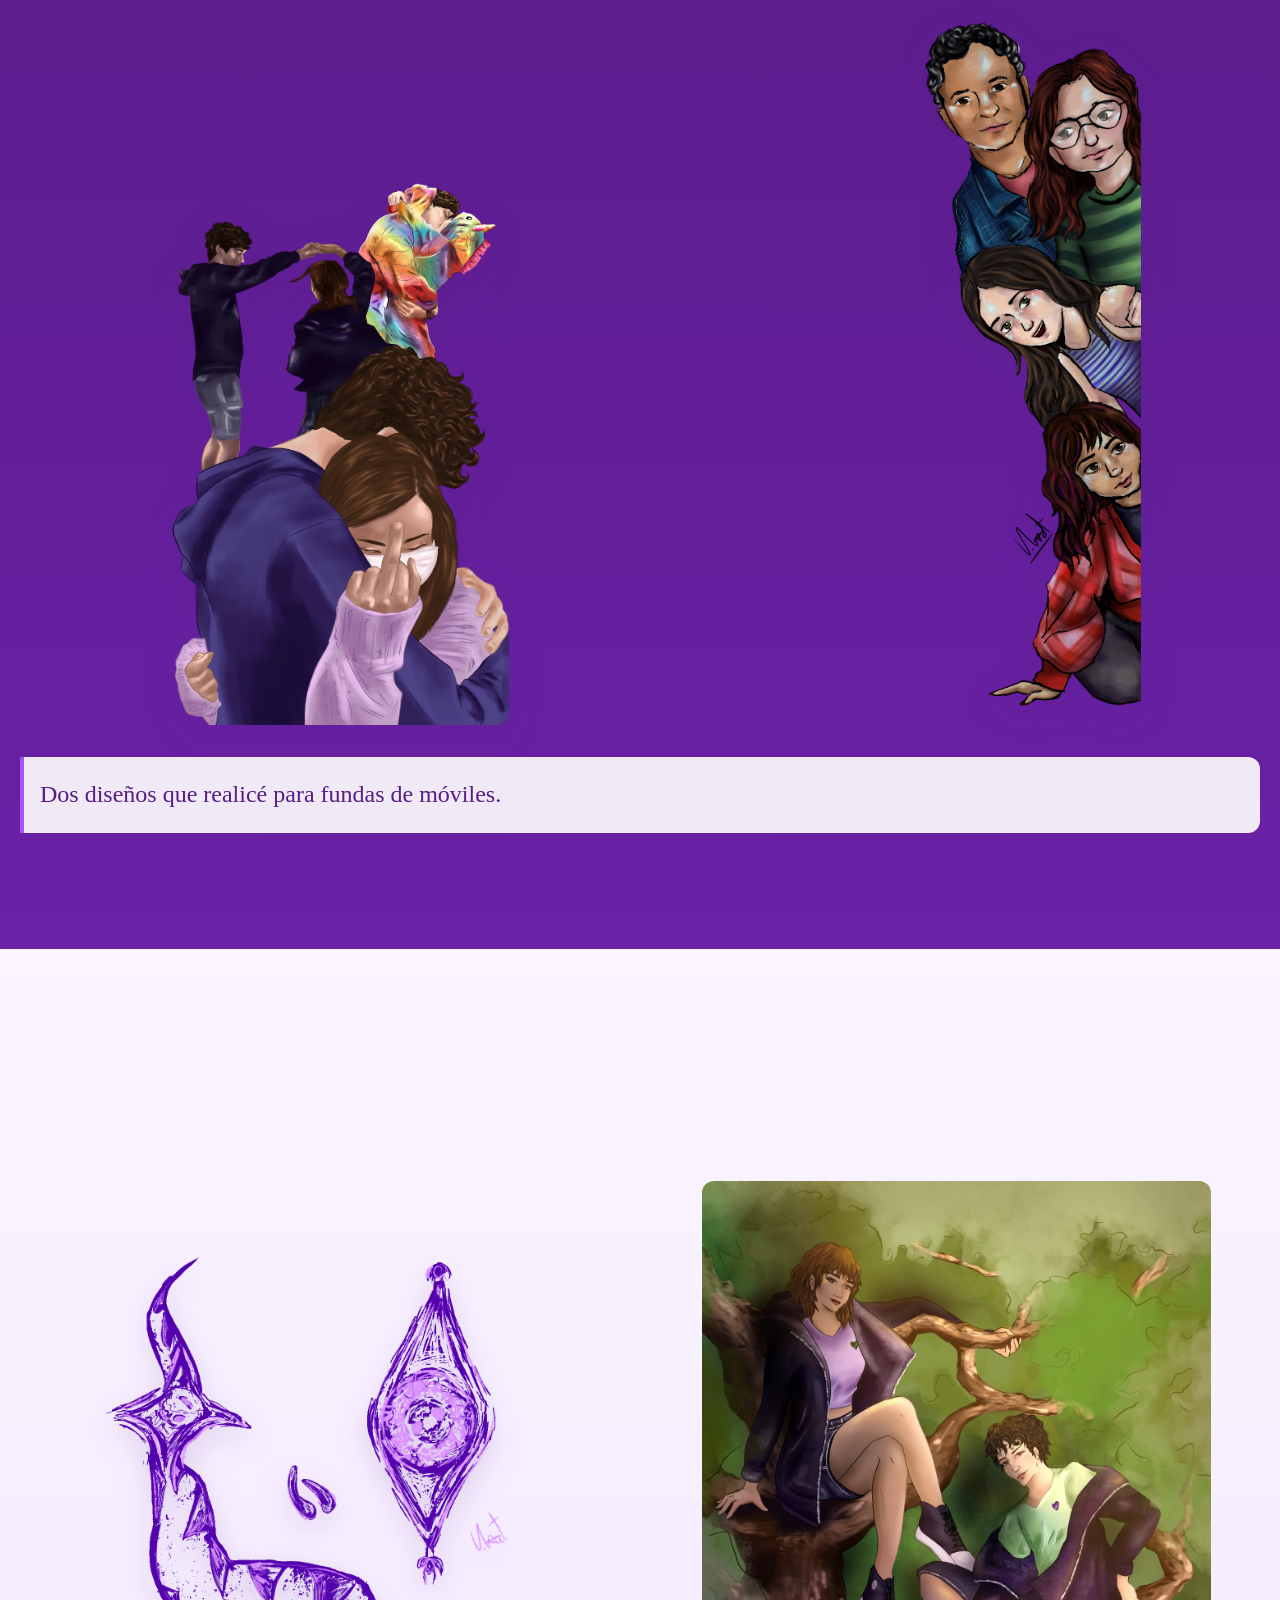
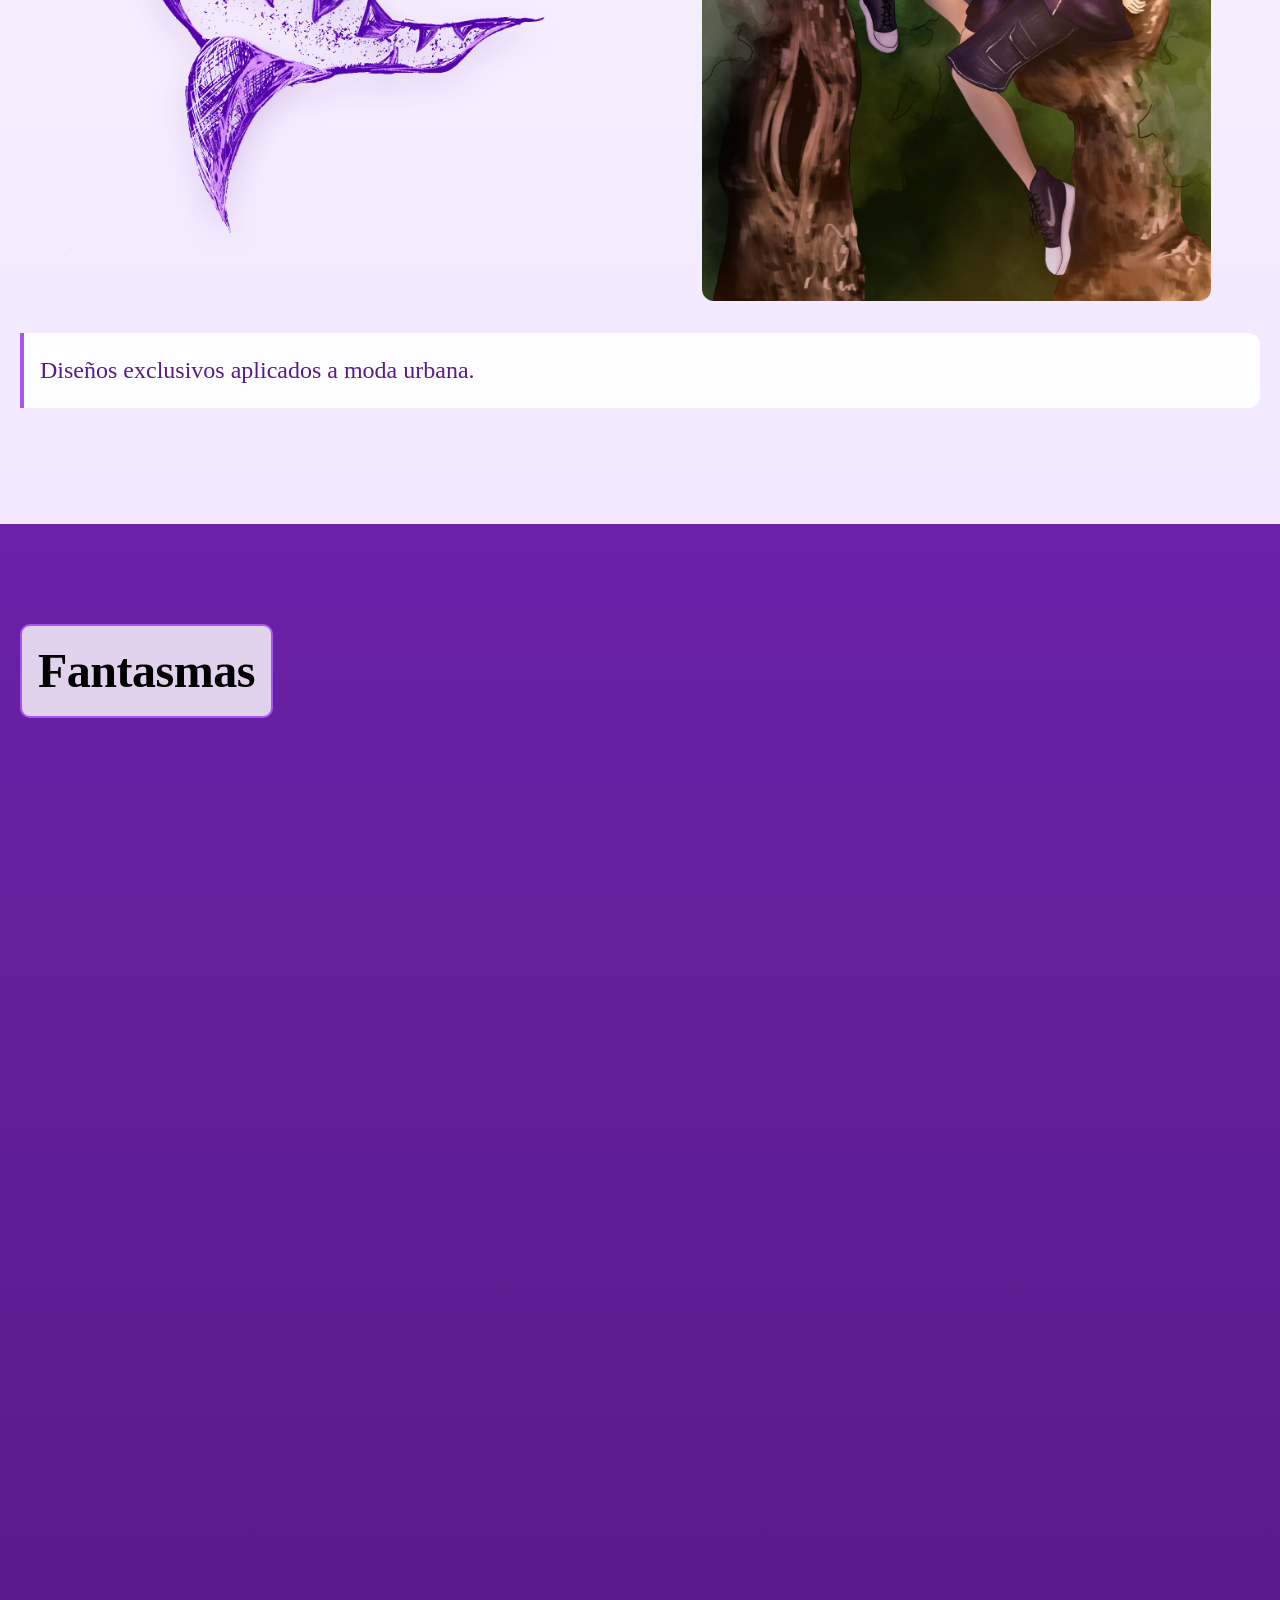
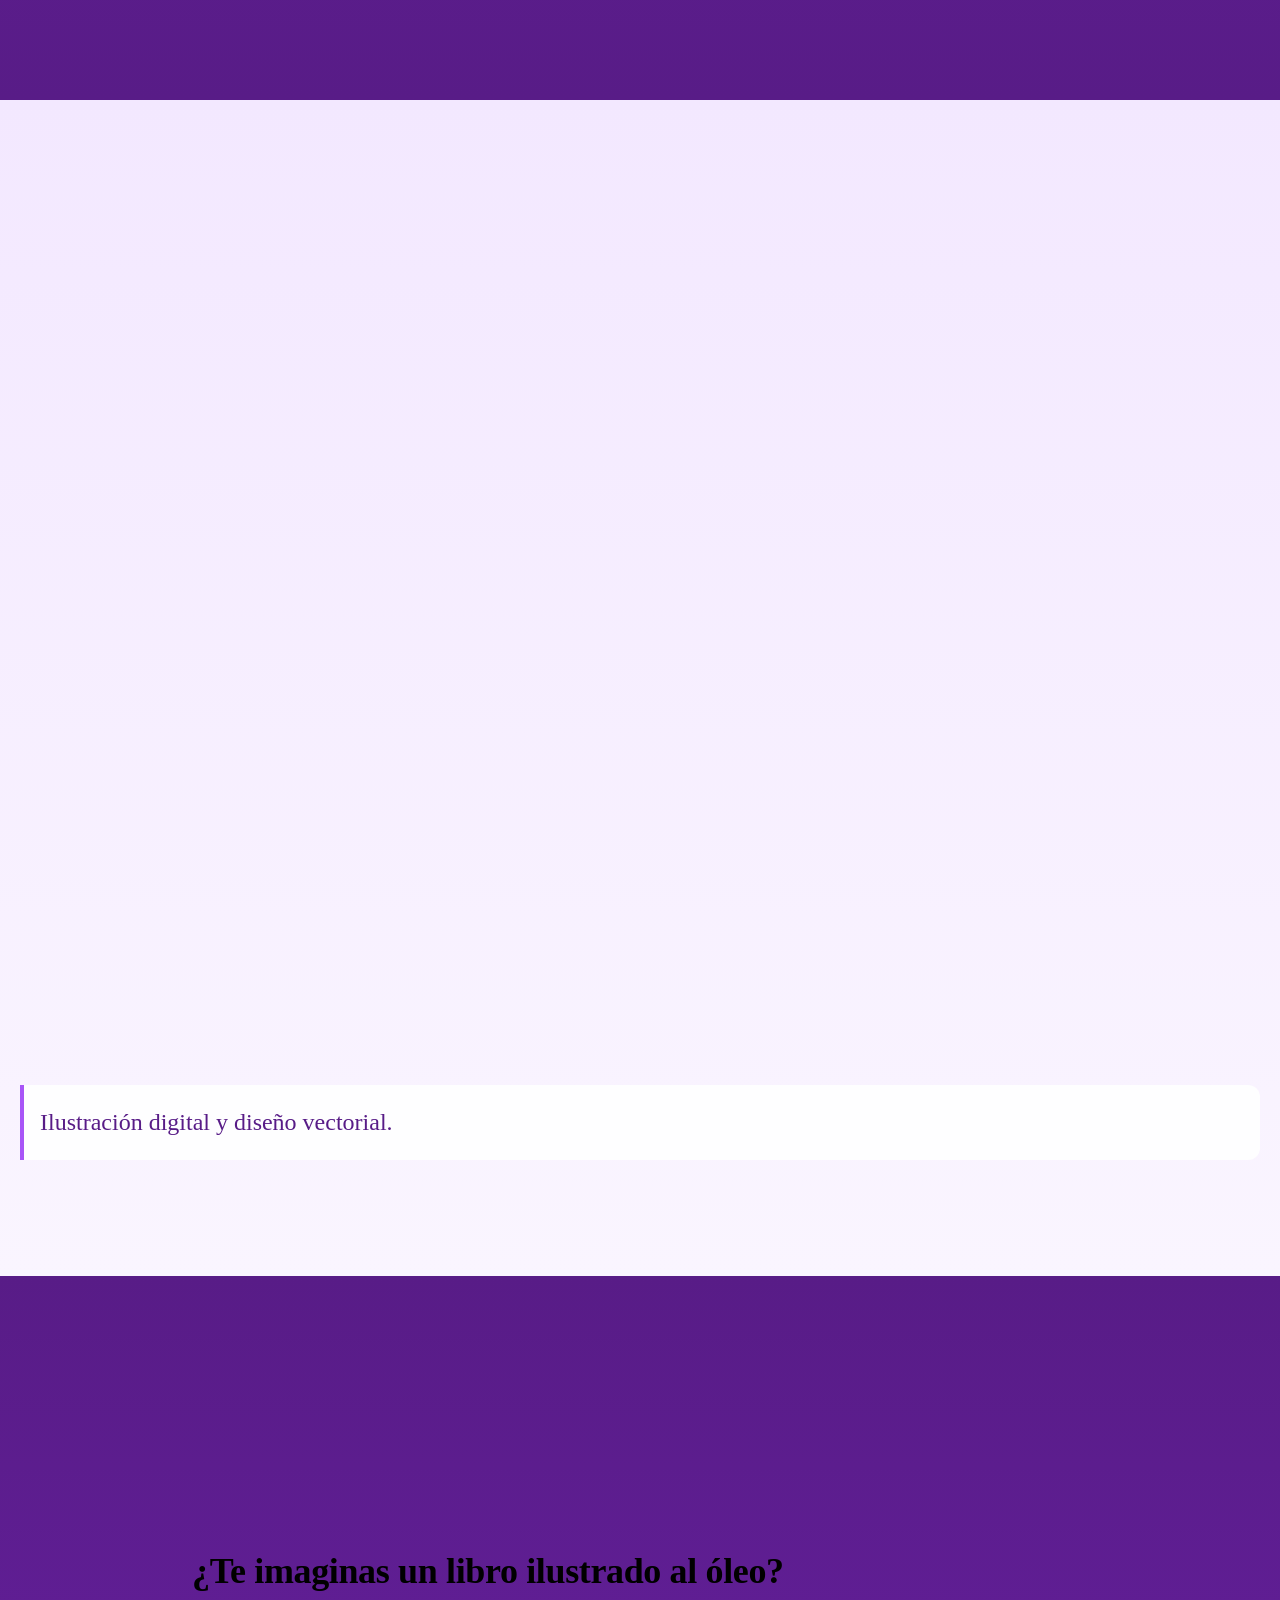
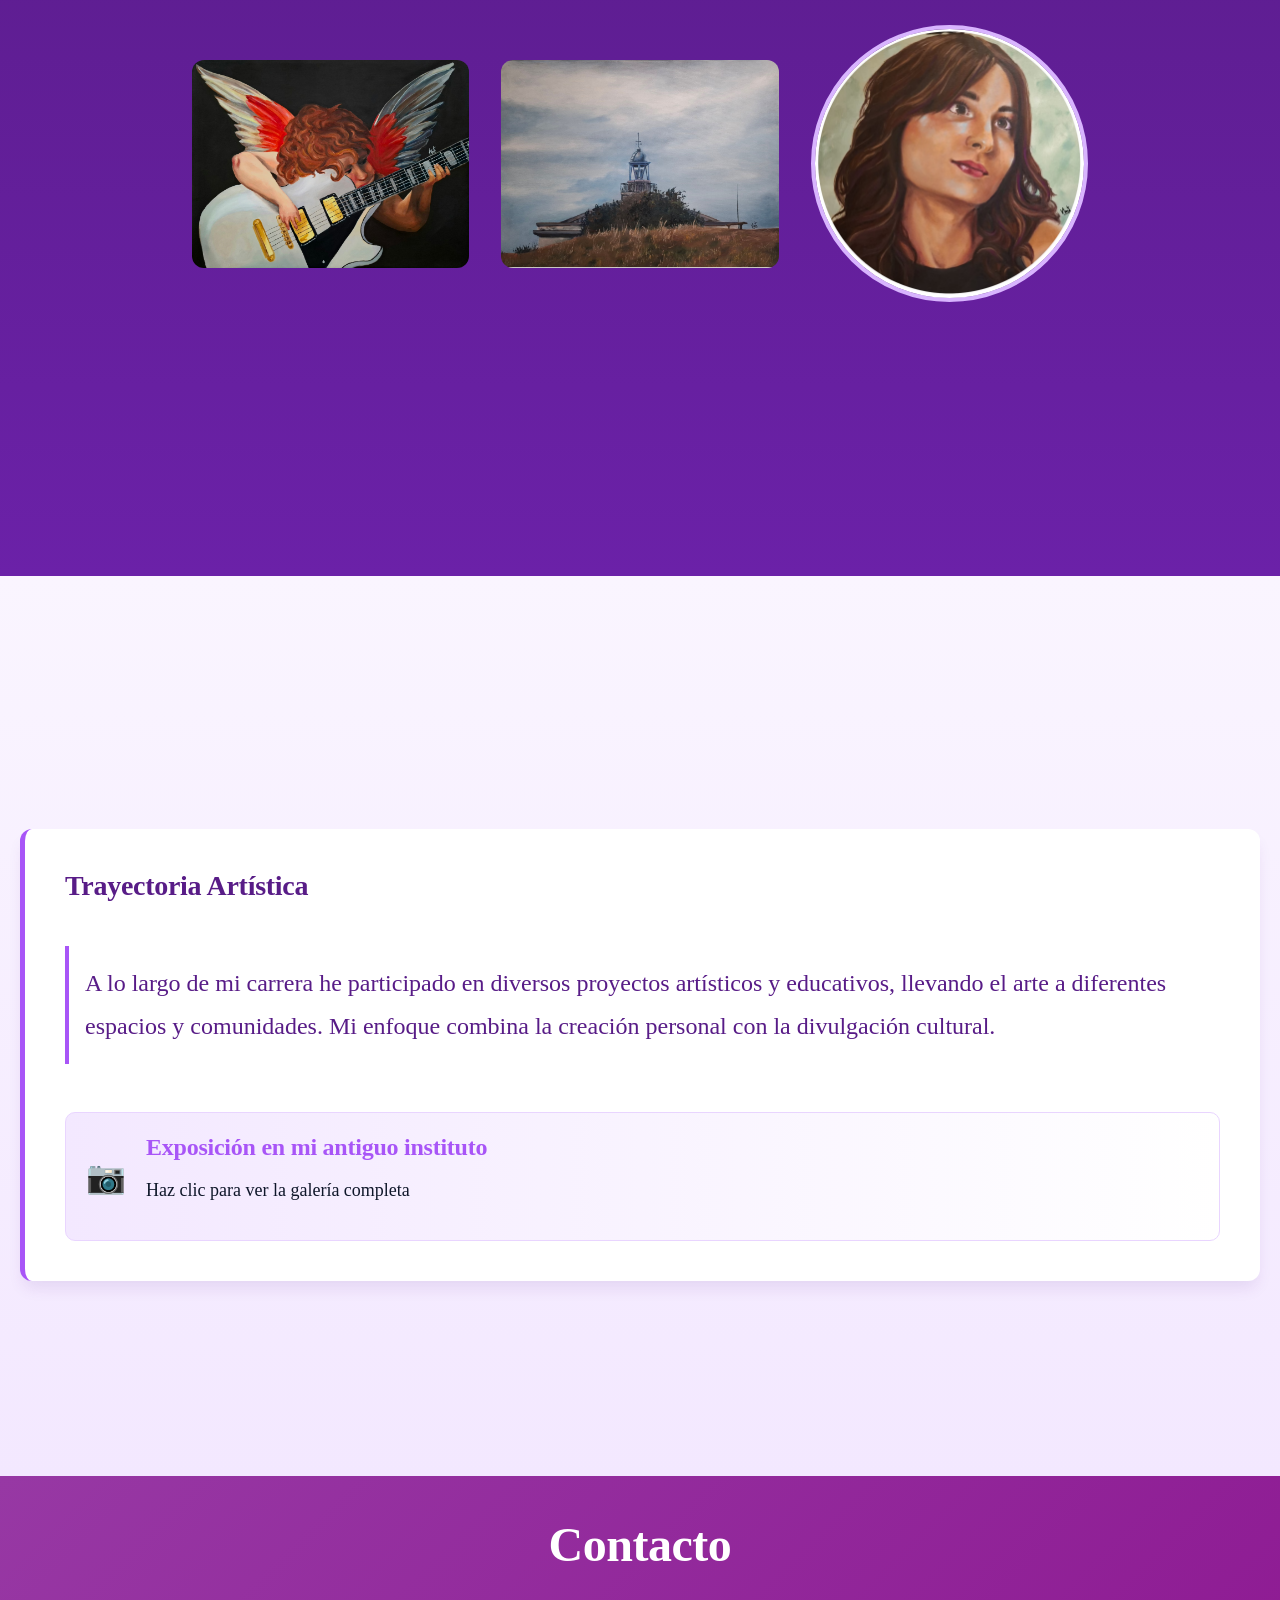
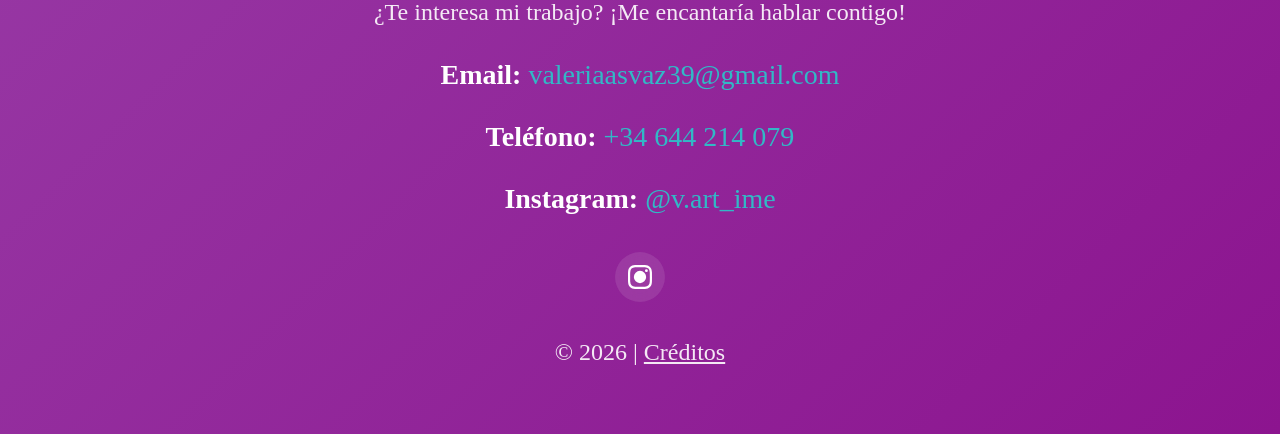
==== commit 12485ce1: "optimizated images" ====
--- a/index.html
+++ b/index.html
@@ -5,7 +5,11 @@
     <meta charset="UTF-8">
     <meta name="viewport" content="width=device-width, initial-scale=1.0">
     <title>Valeria Artime - Portfolio Artístico</title>
-    <link rel="icon" type="image/png" href="images/logo.png">
+    <link rel="icon" type="image/png" href="images/original/logo.png">
+
+    <!-- Preconnect to Font Services -->
+    <link rel="preconnect" href="https://fonts.googleapis.com">
+    <link rel="preconnect" href="https://fonts.gstatic.com" crossorigin>
 
     <!-- Stylesheets -->
     <link rel="stylesheet" href="styles.css">
@@ -15,7 +19,7 @@
 
     <!-- Google Fonts - Elegante -->
     <link
-        href="https://fonts.googleapis.com/css2?family=Crimson+Text:ital@0;1&family=Poppins:wght@300;400;500;600&display=swap"
+        href="https://fonts.googleapis.com/css2?family=Crimson+Text:ital@0;1&family=Poppins:wght@300;400;500;600;700&display=swap"
         rel="stylesheet">
 </head>
 
@@ -23,10 +27,20 @@
     <!-- HEADER CON LOGO -->
     <header class="header">
         <div id="particles-container"></div>
-        <img src="./images/decoraciones/decoracion-1.png" class="decoration decoration-1" alt="" aria-hidden="true" data-aos="fade-down-left" data-aos-duration="1500">
+        <picture>
+            <source type="image/jxl" srcset="./images/jxl/decoraciones/decoracion-1.jxl">
+            <source type="image/avif" srcset="./images/avif/decoraciones/decoracion-1.avif">
+            <source type="image/webp" srcset="./images/webp/decoraciones/decoracion-1.webp">
+            <img src="./images/webp/decoraciones/decoracion-1.webp" class="decoration decoration-1" alt="" aria-hidden="true" width="874" height="1240" data-aos="fade-down-left" data-aos-duration="1500">
+        </picture>
         <div class="logo-container">
             <div class="logo-circle">
-                <img src="./images/logo.png" alt="Logo">
+                <picture>
+                    <source type="image/jxl" srcset="./images/jxl/logo.jxl">
+                    <source type="image/avif" srcset="./images/avif/logo.avif">
+                    <source type="image/webp" srcset="./images/webp/logo.webp">
+                    <img src="./images/webp/logo.webp" alt="Logo" width="700" height="700">
+                </picture>
             </div>
         </div>
         <h1 class="artist-name">Valeria Artime</h1>
@@ -50,7 +64,12 @@
                 <p>—Valeria Artime</p>
             </div>
             <div class="hero-image" data-aos="fade-left" data-aos-duration="1000">
-                <img src="./images/hero-portrait.jpg" alt="Retrato de la artista">
+                <picture>
+                    <source type="image/jxl" srcset="./images/jxl/hero-portrait.jxl">
+                    <source type="image/avif" srcset="./images/avif/hero-portrait.avif">
+                    <source type="image/webp" srcset="./images/webp/hero-portrait.webp">
+                    <img src="./images/webp/hero-portrait.webp" data-original="./images/original/hero-portrait.jpg" alt="Retrato de la artista" width="900" height="1600" fetchpriority="high">
+                </picture>
             </div>
         </div>
     </section>
@@ -60,7 +79,12 @@
         <div class="section-content">
             <div class="about-split" data-aos="fade-up" data-aos-duration="1000">
                 <div class="about-image">
-                    <img src="./images/sobre-mi.jpg" alt="Sobre Mí">
+                    <picture>
+                        <source type="image/jxl" srcset="./images/jxl/sobre-mi.jxl">
+                        <source type="image/avif" srcset="./images/avif/sobre-mi.avif">
+                        <source type="image/webp" srcset="./images/webp/sobre-mi.webp">
+                        <img src="./images/webp/sobre-mi.webp" data-original="./images/original/sobre-mi.jpg" alt="Sobre Mí" width="1500" height="2000" loading="lazy">
+                    </picture>
                 </div>
                 <div class="about-text">
                     <h2>Sobre Mí</h2>
@@ -83,11 +107,15 @@
                         <b>Titulada con matrícula de honor en Bachillerato Artístico.</b>
                         Actualmente cursando Bellas Artes en la Universidad de Salamanca,
                         donde he adquirido conocimientos de Photoshop, Illustrator e InDesign.
-                        
                     </p>
                 </div>
                 <div class="studies-image">
-                    <img src="./images/estudios.jpg" alt="Mis Estudios">
+                    <picture>
+                        <source type="image/jxl" srcset="./images/jxl/estudios.jxl">
+                        <source type="image/avif" srcset="./images/avif/estudios.avif">
+                        <source type="image/webp" srcset="./images/webp/estudios.webp">
+                        <img src="./images/webp/estudios.webp" data-original="./images/original/estudios.jpg" alt="Mis Estudios" width="1428" height="2000" loading="lazy">
+                    </picture>
                 </div>
             </div>
         </div>
@@ -95,11 +123,26 @@
 
     <!-- SECCIÓN 3: HABILIDADES -->
     <section class="section section-skills">
-        <img src="./images/decoraciones/decoracion-2.png" class="decoration decoration-2" alt="" aria-hidden="true" data-aos="fade-right" data-aos-duration="1200">
-        <img src="./images/decoraciones/decoracion-3.png" class="decoration decoration-3" alt="" aria-hidden="true" data-aos="fade-left" data-aos-duration="1200" data-aos-offset="50">
+        <picture>
+            <source type="image/jxl" srcset="./images/jxl/decoraciones/decoracion-2.jxl">
+            <source type="image/avif" srcset="./images/avif/decoraciones/decoracion-2.avif">
+            <source type="image/webp" srcset="./images/webp/decoraciones/decoracion-2.webp">
+            <img src="./images/webp/decoraciones/decoracion-2.webp" class="decoration decoration-2" alt="" aria-hidden="true" width="1280" height="1280" loading="lazy" data-aos="fade-right" data-aos-duration="1200">
+        </picture>
+        <picture>
+            <source type="image/jxl" srcset="./images/jxl/decoraciones/decoracion-3.jxl">
+            <source type="image/avif" srcset="./images/avif/decoraciones/decoracion-3.avif">
+            <source type="image/webp" srcset="./images/webp/decoraciones/decoracion-3.webp">
+            <img src="./images/webp/decoraciones/decoracion-3.webp" class="decoration decoration-3" alt="" aria-hidden="true" width="1280" height="1280" loading="lazy" data-aos="fade-left" data-aos-duration="1200" data-aos-offset="50">
+        </picture>
         <div class="section-content skills-container">
             <div class="skills-image" data-aos="fade-right">
-                <img width="300" src="./images/habilidades/skills-image.jpg" alt="Habilidades">
+                <picture>
+                    <source type="image/jxl" srcset="./images/jxl/habilidades/skills-image.jxl">
+                    <source type="image/avif" srcset="./images/avif/habilidades/skills-image.avif">
+                    <source type="image/webp" srcset="./images/webp/habilidades/skills-image.webp">
+                    <img src="./images/webp/habilidades/skills-image.webp" data-original="./images/original/habilidades/skills-image.jpg" alt="Habilidades" width="2000" height="1500" loading="lazy">
+                </picture>
             </div>
             <div class="skills-text" data-aos="fade-left">
                 <h2>Habilidades</h2>
@@ -124,8 +167,22 @@
         <div class="section-content">
             <h2>Carcasas</h2>
             <div class="portfolio-grid grid-2" data-aos="fade-up">
-                <div class="grid-item"><img src="./images/carcasas/carcasa-1.png" alt="Diseño Carcasa 1"></div>
-                <div class="grid-item"><img src="./images/carcasas/carcasa-2.png" alt="Diseño Carcasa 2"></div>
+                <div class="grid-item">
+                    <picture>
+                        <source type="image/jxl" srcset="./images/jxl/carcasas/carcasa-1.jxl">
+                        <source type="image/avif" srcset="./images/avif/carcasas/carcasa-1.avif">
+                        <source type="image/webp" srcset="./images/webp/carcasas/carcasa-1.webp">
+                        <img src="./images/webp/carcasas/carcasa-1.webp" data-original="./images/original/carcasas/carcasa-1.png" alt="Diseño Carcasa 1" width="915" height="1779" loading="lazy">
+                    </picture>
+                </div>
+                <div class="grid-item">
+                    <picture>
+                        <source type="image/jxl" srcset="./images/jxl/carcasas/carcasa-2.jxl">
+                        <source type="image/avif" srcset="./images/avif/carcasas/carcasa-2.avif">
+                        <source type="image/webp" srcset="./images/webp/carcasas/carcasa-2.webp">
+                        <img src="./images/webp/carcasas/carcasa-2.webp" data-original="./images/original/carcasas/carcasa-2.png" alt="Diseño Carcasa 2" width="915" height="1779" loading="lazy">
+                    </picture>
+                </div>
             </div>
             <p>Dos diseños que realicé para fundas de móviles.</p>
         </div>
@@ -136,8 +193,22 @@
         <div class="section-content">
             <h2 data-aos="fade-right">Sudaderas</h2>
             <div class="portfolio-grid grid-2" data-aos="fade-left" data-aos-delay="200">
-                <div class="grid-item"><img src="./images/sudaderas/sudadera-1.png" alt="Diseño Sudadera 1"></div>
-                <div class="grid-item"><img src="./images/sudaderas/sudadera-2.jpg" alt="Diseño Sudadera 2"></div>
+                <div class="grid-item">
+                    <picture>
+                        <source type="image/jxl" srcset="./images/jxl/sudaderas/sudadera-1.jxl">
+                        <source type="image/avif" srcset="./images/avif/sudaderas/sudadera-1.avif">
+                        <source type="image/webp" srcset="./images/webp/sudaderas/sudadera-1.webp">
+                        <img src="./images/webp/sudaderas/sudadera-1.webp" data-original="./images/original/sudaderas/sudadera-1.png" alt="Diseño Sudadera 1" width="1240" height="1754" loading="lazy">
+                    </picture>
+                </div>
+                <div class="grid-item">
+                    <picture>
+                        <source type="image/jxl" srcset="./images/jxl/sudaderas/sudadera-2.jxl">
+                        <source type="image/avif" srcset="./images/avif/sudaderas/sudadera-2.avif">
+                        <source type="image/webp" srcset="./images/webp/sudaderas/sudadera-2.webp">
+                        <img src="./images/webp/sudaderas/sudadera-2.webp" data-original="./images/original/sudaderas/sudadera-2.jpg" alt="Diseño Sudadera 2" width="1240" height="1754" loading="lazy">
+                    </picture>
+                </div>
             </div>
             <p>Diseños exclusivos aplicados a moda urbana.</p>
         </div>
@@ -148,9 +219,30 @@
         <div class="section-content">
             <h2 data-aos="zoom-in">Fantasmas</h2>
             <div class="portfolio-grid grid-3">
-                <div class="grid-item" data-aos="zoom-in-right" data-aos-delay="200"><img src="./images/fantasmas/fantasma-1.png" alt="Fantasma 1"></div>
-                <div class="grid-item" data-aos="zoom-in-up" data-aos-delay="300"><img src="./images/fantasmas/fantasma-2.png" alt="Fantasma 2"></div>
-                <div class="grid-item" data-aos="zoom-in-left" data-aos-delay="400"><img src="./images/fantasmas/fantasma-3.png" alt="Fantasma 3"></div>
+                <div class="grid-item" data-aos="zoom-in-right" data-aos-delay="200">
+                    <picture>
+                        <source type="image/jxl" srcset="./images/jxl/fantasmas/fantasma-1.jxl">
+                        <source type="image/avif" srcset="./images/avif/fantasmas/fantasma-1.avif">
+                        <source type="image/webp" srcset="./images/webp/fantasmas/fantasma-1.webp">
+                        <img src="./images/webp/fantasmas/fantasma-1.webp" data-original="./images/original/fantasmas/fantasma-1.png" alt="Fantasma 1" width="2000" height="1325" loading="lazy">
+                    </picture>
+                </div>
+                <div class="grid-item" data-aos="zoom-in-up" data-aos-delay="300">
+                    <picture>
+                        <source type="image/jxl" srcset="./images/jxl/fantasmas/fantasma-2.jxl">
+                        <source type="image/avif" srcset="./images/avif/fantasmas/fantasma-2.avif">
+                        <source type="image/webp" srcset="./images/webp/fantasmas/fantasma-2.webp">
+                        <img src="./images/webp/fantasmas/fantasma-2.webp" data-original="./images/original/fantasmas/fantasma-2.png" alt="Fantasma 2" width="1596" height="2000" loading="lazy">
+                    </picture>
+                </div>
+                <div class="grid-item" data-aos="zoom-in-left" data-aos-delay="400">
+                    <picture>
+                        <source type="image/jxl" srcset="./images/jxl/fantasmas/fantasma-3.jxl">
+                        <source type="image/avif" srcset="./images/avif/fantasmas/fantasma-3.avif">
+                        <source type="image/webp" srcset="./images/webp/fantasmas/fantasma-3.webp">
+                        <img src="./images/webp/fantasmas/fantasma-3.webp" data-original="./images/original/fantasmas/fantasma-3.png" alt="Fantasma 3" width="2000" height="1325" loading="lazy">
+                    </picture>
+                </div>
             </div>
             <p data-aos="zoom-in" data-aos-delay="100">Serie de ilustraciones temáticas.</p>
         </div>
@@ -161,8 +253,22 @@
         <div class="section-content">
             <h2 data-aos="flip-up">Vectorial</h2>
             <div class="portfolio-grid grid-2" data-aos="flip-up" data-aos-delay="200">
-                <div class="grid-item"><img src="./images/vectorial/vectorial-1.jpg" alt="Vectorial 1"></div>
-                <div class="grid-item"><img src="./images/vectorial/vectorial-2.jpg" alt="Vectorial 2"></div>
+                <div class="grid-item">
+                    <picture>
+                        <source type="image/jxl" srcset="./images/jxl/vectorial/vectorial-1.jxl">
+                        <source type="image/avif" srcset="./images/avif/vectorial/vectorial-1.avif">
+                        <source type="image/webp" srcset="./images/webp/vectorial/vectorial-1.webp">
+                        <img src="./images/webp/vectorial/vectorial-1.webp" data-original="./images/original/vectorial/vectorial-1.jpg" alt="Vectorial 1" width="1500" height="2000" loading="lazy">
+                    </picture>
+                </div>
+                <div class="grid-item">
+                    <picture>
+                        <source type="image/jxl" srcset="./images/jxl/vectorial/vectorial-2.jxl">
+                        <source type="image/avif" srcset="./images/avif/vectorial/vectorial-2.avif">
+                        <source type="image/webp" srcset="./images/webp/vectorial/vectorial-2.webp">
+                        <img src="./images/webp/vectorial/vectorial-2.webp" data-original="./images/original/vectorial/vectorial-2.jpg" alt="Vectorial 2" width="1500" height="2000" loading="lazy">
+                    </picture>
+                </div>
             </div>
             <p>Ilustración digital y diseño vectorial.</p>
         </div>
@@ -170,26 +276,46 @@
 
     <!-- SECCIÓN 8: PINTURAS AL ÓLEO -->
     <section id="oleo" class="section section-oleo">
-        <img src="./images/decoraciones/decoracion-4.png" class="decoration decoration-4" alt="" aria-hidden="true" data-aos="fade-right" data-aos-duration="1200">
+        <picture>
+            <source type="image/jxl" srcset="./images/jxl/decoraciones/decoracion-4.jxl">
+            <source type="image/avif" srcset="./images/avif/decoraciones/decoracion-4.avif">
+            <source type="image/webp" srcset="./images/webp/decoraciones/decoracion-4.webp">
+            <img src="./images/webp/decoraciones/decoracion-4.webp" class="decoration decoration-4" alt="" aria-hidden="true" width="924" height="1416" loading="lazy" data-aos="fade-right" data-aos-duration="1200">
+        </picture>
         <div class="section-content">
             <div class="gallery-text" data-aos="fade-down">
                 <h2>¿Te imaginas un libro ilustrado al óleo?</h2>
             </div>
             <div class="inline-gallery">
                 <div class="inline-gallery-item" data-aos="fade-right" data-aos-delay="200">
-                    <img src="./images/oleo/oleo-1.jpg" alt="Óleo 1">
+                    <picture>
+                        <source type="image/jxl" srcset="./images/jxl/oleo/oleo-1.jxl">
+                        <source type="image/avif" srcset="./images/avif/oleo/oleo-1.avif">
+                        <source type="image/webp" srcset="./images/webp/oleo/oleo-1.webp">
+                        <img src="./images/webp/oleo/oleo-1.webp" data-original="./images/original/oleo/oleo-1.jpg" alt="Óleo 1" width="2000" height="1585" loading="lazy">
+                    </picture>
                     <div class="oleo-caption">
                         <h3>Cuadro al óleo</h3>
                     </div>
                 </div>
                 <div class="inline-gallery-item" data-aos="fade-up" data-aos-delay="300">
-                    <img src="./images/oleo/oleo-2.jpg" alt="Óleo 2">
+                    <picture>
+                        <source type="image/jxl" srcset="./images/jxl/oleo/oleo-2.jxl">
+                        <source type="image/avif" srcset="./images/avif/oleo/oleo-2.avif">
+                        <source type="image/webp" srcset="./images/webp/oleo/oleo-2.webp">
+                        <img src="./images/webp/oleo/oleo-2.webp" data-original="./images/original/oleo/oleo-2.jpg" alt="Óleo 2" width="2000" height="1500" loading="lazy">
+                    </picture>
                     <div class="oleo-caption">
                         <h3>Detalle arquitectónico</h3>
                     </div>
                 </div>
                 <div class="inline-gallery-item" data-aos="fade-left" data-aos-delay="400">
-                    <img src="./images/oleo/oleo-3.jpg" alt="Óleo 3">
+                    <picture>
+                        <source type="image/jxl" srcset="./images/jxl/oleo/oleo-3.jxl">
+                        <source type="image/avif" srcset="./images/avif/oleo/oleo-3.avif">
+                        <source type="image/webp" srcset="./images/webp/oleo/oleo-3.webp">
+                        <img src="./images/webp/oleo/oleo-3.webp" data-original="./images/original/oleo/oleo-3.jpg" alt="Óleo 3" width="1080" height="1080" loading="lazy">
+                    </picture>
                     <div class="oleo-caption">
                         <h3>Retrato</h3>
                     </div>
@@ -200,7 +326,12 @@
 
     <!-- SECCIÓN 9: EXPERIENCIA LABORAL -->
     <section id="experiencia" class="section section-experience">
-        <img src="./images/decoraciones/decoracion-5.png" class="decoration decoration-5" alt="" aria-hidden="true" data-aos="fade-left" data-aos-duration="1200">
+        <picture>
+            <source type="image/jxl" srcset="./images/jxl/decoraciones/decoracion-5.jxl">
+            <source type="image/avif" srcset="./images/avif/decoraciones/decoracion-5.avif">
+            <source type="image/webp" srcset="./images/webp/decoraciones/decoracion-5.webp">
+            <img src="./images/webp/decoraciones/decoracion-5.webp" class="decoration decoration-5" alt="" aria-hidden="true" width="1280" height="1280" loading="lazy" data-aos="fade-left" data-aos-duration="1200">
+        </picture>
         <div class="section-content">
             <h2 data-aos="fade-up">Experiencia Laboral</h2>
             <div class="experience-box" data-aos="fade-up" data-aos-delay="200">
@@ -229,21 +360,66 @@
             <span class="close-modal">&times;</span>
             <h2>Exposición en el Instituto</h2>
             <div class="modal-grid">
-                <img src="./images/exposicion/expo-1.jpg" alt="Exposición foto 1">
-                <img src="./images/exposicion/expo-2.jpg" alt="Exposición foto 2">
-                <img src="./images/exposicion/expo-3.jpg" alt="Exposición foto 3">
-                <img src="./images/exposicion/expo-4.jpg" alt="Exposición foto 4">
-                <img src="./images/exposicion/expo-5.jpg" alt="Exposición foto 5">
-                <img src="./images/exposicion/expo-6.jpg" alt="Exposición foto 6">
-                <img src="./images/exposicion/expo-7.jpg" alt="Exposición foto 7">
-                <img src="./images/exposicion/expo-8.jpg" alt="Exposición foto 8">
+                <picture>
+                    <source type="image/jxl" srcset="./images/jxl/exposicion/expo-1.jxl">
+                    <source type="image/avif" srcset="./images/avif/exposicion/expo-1.avif">
+                    <source type="image/webp" srcset="./images/webp/exposicion/expo-1.webp">
+                    <img src="./images/webp/exposicion/expo-1.webp" data-original="./images/original/exposicion/expo-1.jpg" alt="Exposición foto 1" width="1131" height="842" loading="lazy">
+                </picture>
+                <picture>
+                    <source type="image/jxl" srcset="./images/jxl/exposicion/expo-2.jxl">
+                    <source type="image/avif" srcset="./images/avif/exposicion/expo-2.avif">
+                    <source type="image/webp" srcset="./images/webp/exposicion/expo-2.webp">
+                    <img src="./images/webp/exposicion/expo-2.webp" data-original="./images/original/exposicion/expo-2.jpg" alt="Exposición foto 2" width="1500" height="2000" loading="lazy">
+                </picture>
+                <picture>
+                    <source type="image/jxl" srcset="./images/jxl/exposicion/expo-3.jxl">
+                    <source type="image/avif" srcset="./images/avif/exposicion/expo-3.avif">
+                    <source type="image/webp" srcset="./images/webp/exposicion/expo-3.webp">
+                    <img src="./images/webp/exposicion/expo-3.webp" data-original="./images/original/exposicion/expo-3.jpg" alt="Exposición foto 3" width="1500" height="2000" loading="lazy">
+                </picture>
+                <picture>
+                    <source type="image/jxl" srcset="./images/jxl/exposicion/expo-4.jxl">
+                    <source type="image/avif" srcset="./images/avif/exposicion/expo-4.avif">
+                    <source type="image/webp" srcset="./images/webp/exposicion/expo-4.webp">
+                    <img src="./images/webp/exposicion/expo-4.webp" data-original="./images/original/exposicion/expo-4.jpg" alt="Exposición foto 4" width="1500" height="2000" loading="lazy">
+                </picture>
+                <picture>
+                    <source type="image/jxl" srcset="./images/jxl/exposicion/expo-5.jxl">
+                    <source type="image/avif" srcset="./images/avif/exposicion/expo-5.avif">
+                    <source type="image/webp" srcset="./images/webp/exposicion/expo-5.webp">
+                    <img src="./images/webp/exposicion/expo-5.webp" data-original="./images/original/exposicion/expo-5.jpg" alt="Exposición foto 5" width="1500" height="2000" loading="lazy">
+                </picture>
+                <picture>
+                    <source type="image/jxl" srcset="./images/jxl/exposicion/expo-6.jxl">
+                    <source type="image/avif" srcset="./images/avif/exposicion/expo-6.avif">
+                    <source type="image/webp" srcset="./images/webp/exposicion/expo-6.webp">
+                    <img src="./images/webp/exposicion/expo-6.webp" data-original="./images/original/exposicion/expo-6.jpg" alt="Exposición foto 6" width="1500" height="2000" loading="lazy">
+                </picture>
+                <picture>
+                    <source type="image/jxl" srcset="./images/jxl/exposicion/expo-7.jxl">
+                    <source type="image/avif" srcset="./images/avif/exposicion/expo-7.avif">
+                    <source type="image/webp" srcset="./images/webp/exposicion/expo-7.webp">
+                    <img src="./images/webp/exposicion/expo-7.webp" data-original="./images/original/exposicion/expo-7.jpg" alt="Exposición foto 7" width="1500" height="2000" loading="lazy">
+                </picture>
+                <picture>
+                    <source type="image/jxl" srcset="./images/jxl/exposicion/expo-8.jxl">
+                    <source type="image/avif" srcset="./images/avif/exposicion/expo-8.avif">
+                    <source type="image/webp" srcset="./images/webp/exposicion/expo-8.webp">
+                    <img src="./images/webp/exposicion/expo-8.webp" data-original="./images/original/exposicion/expo-8.jpg" alt="Exposición foto 8" width="1500" height="2000" loading="lazy">
+                </picture>
             </div>
         </div>
     </div>
 
     <!-- FOOTER CONTACTO -->
     <footer class="footer" data-aos="fade-up" data-aos-duration="1000">
-        <img src="./images/decoraciones/decoracion-6.png" class="decoration decoration-6" alt="" aria-hidden="true" data-aos="fade-left" data-aos-duration="1200" data-aos-offset="50">
+        <picture>
+            <source type="image/jxl" srcset="./images/jxl/decoraciones/decoracion-6.jxl">
+            <source type="image/avif" srcset="./images/avif/decoraciones/decoracion-6.avif">
+            <source type="image/webp" srcset="./images/webp/decoraciones/decoracion-6.webp">
+            <img src="./images/webp/decoraciones/decoracion-6.webp" class="decoration decoration-6" alt="" aria-hidden="true" width="1080" height="1080" loading="lazy" data-aos="fade-left" data-aos-duration="1200" data-aos-offset="50">
+        </picture>
         <div class="footer-content">
             <h2 style="color: var(--surface-color);" data-aos="fade-up" data-aos-delay="100">Contacto</h2>
             <p>¿Te interesa mi trabajo? ¡Me encantaría hablar contigo!</p>
@@ -277,7 +453,7 @@
                 <p>Página creada por Adrián Cuervo</p>
                 <p>Instagram: <a href="https://instagram.com/adrian_cuervo_" target="_blank">@adrian_cuervo_</a></p>
                 <p>Email: <a href="mailto:adriancuervorodriguez@gmail.com">adriancuervorodriguez@gmail.com</a></p>
-ç            </div>
+            </div>
         </div>
     </footer>
 
